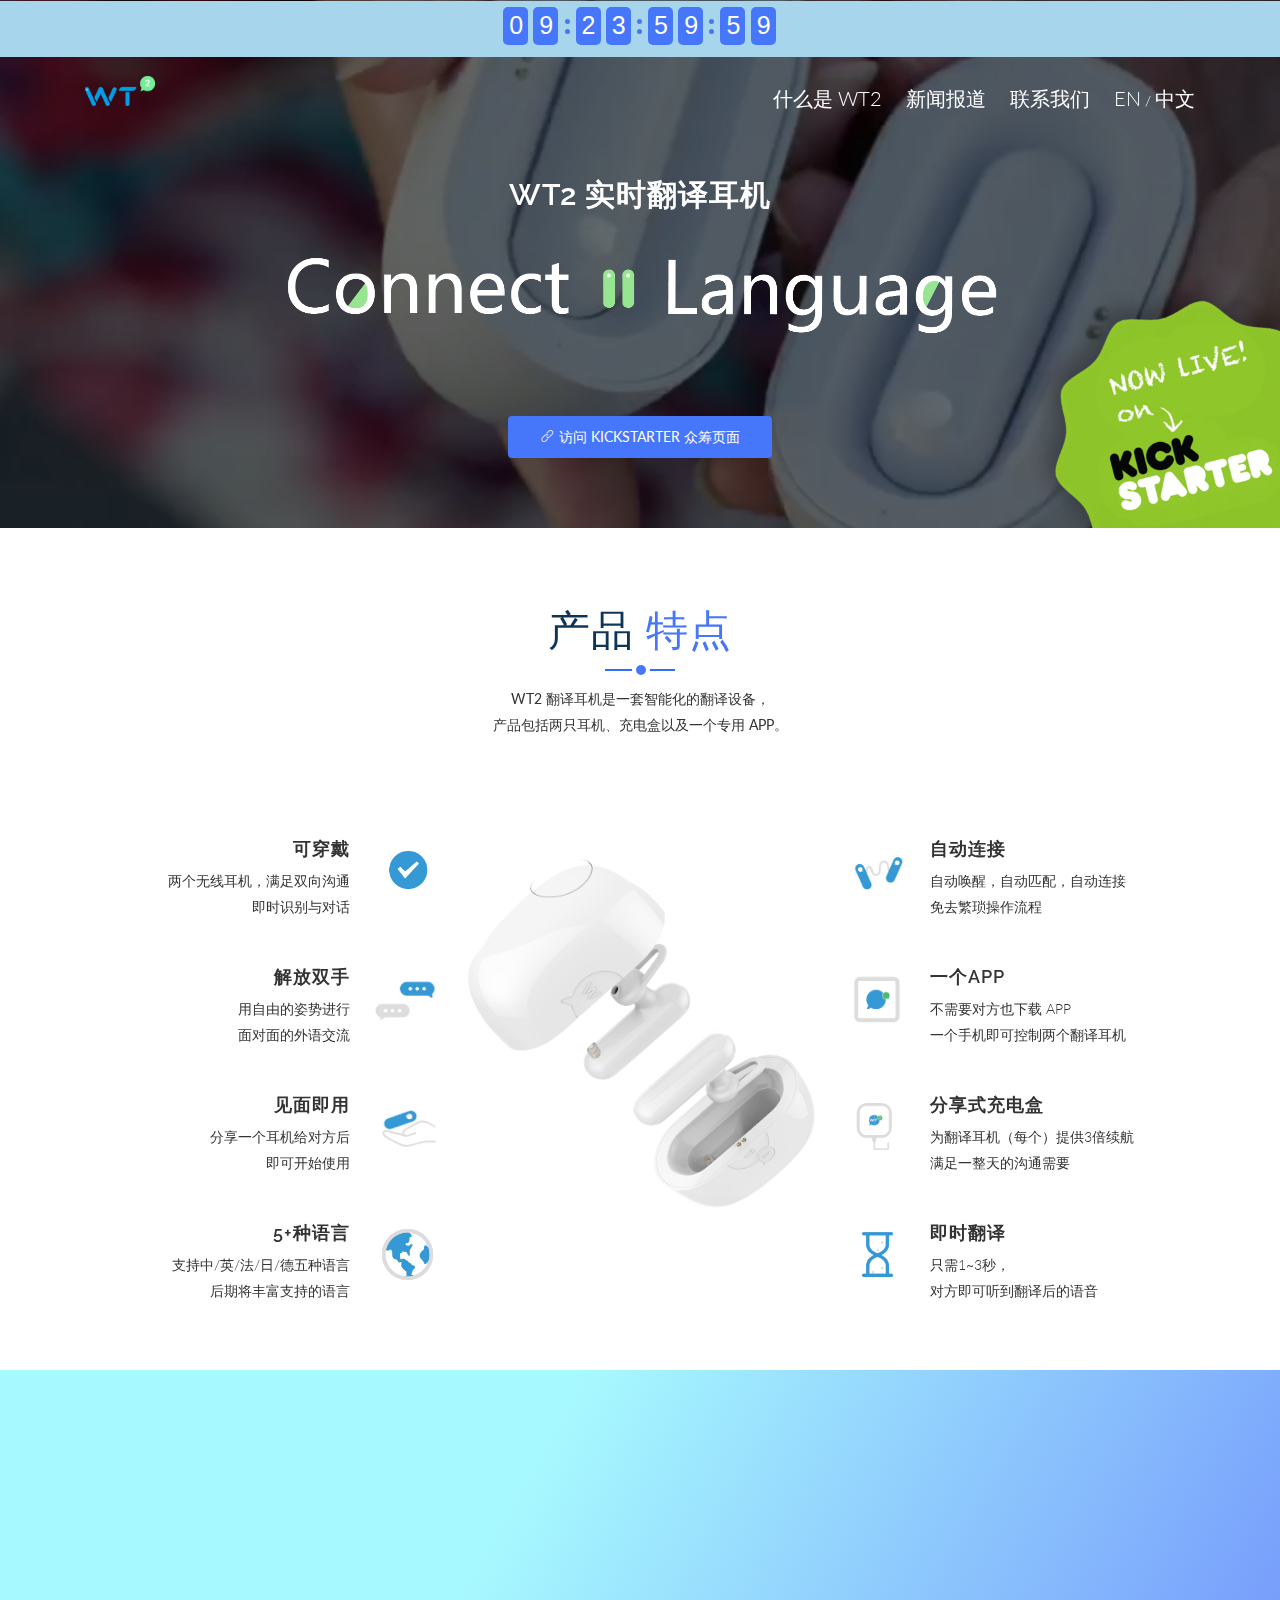
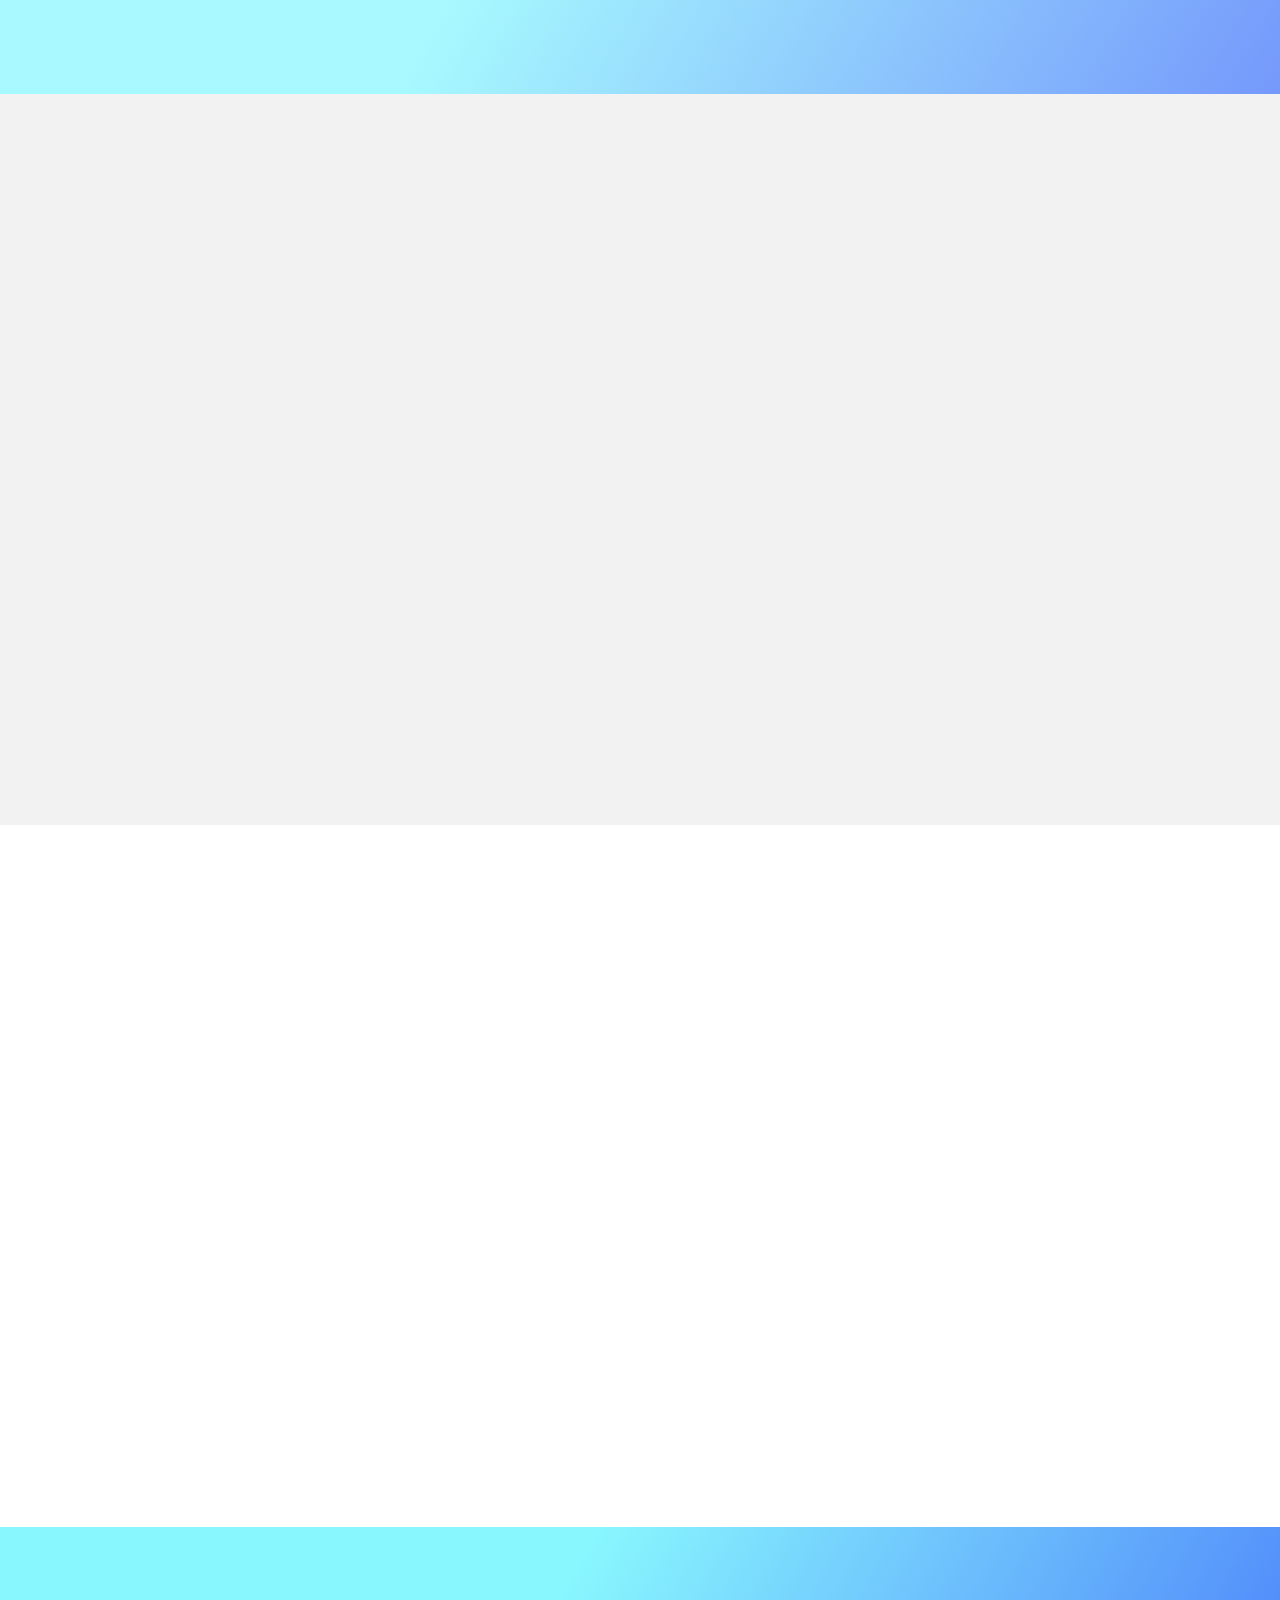
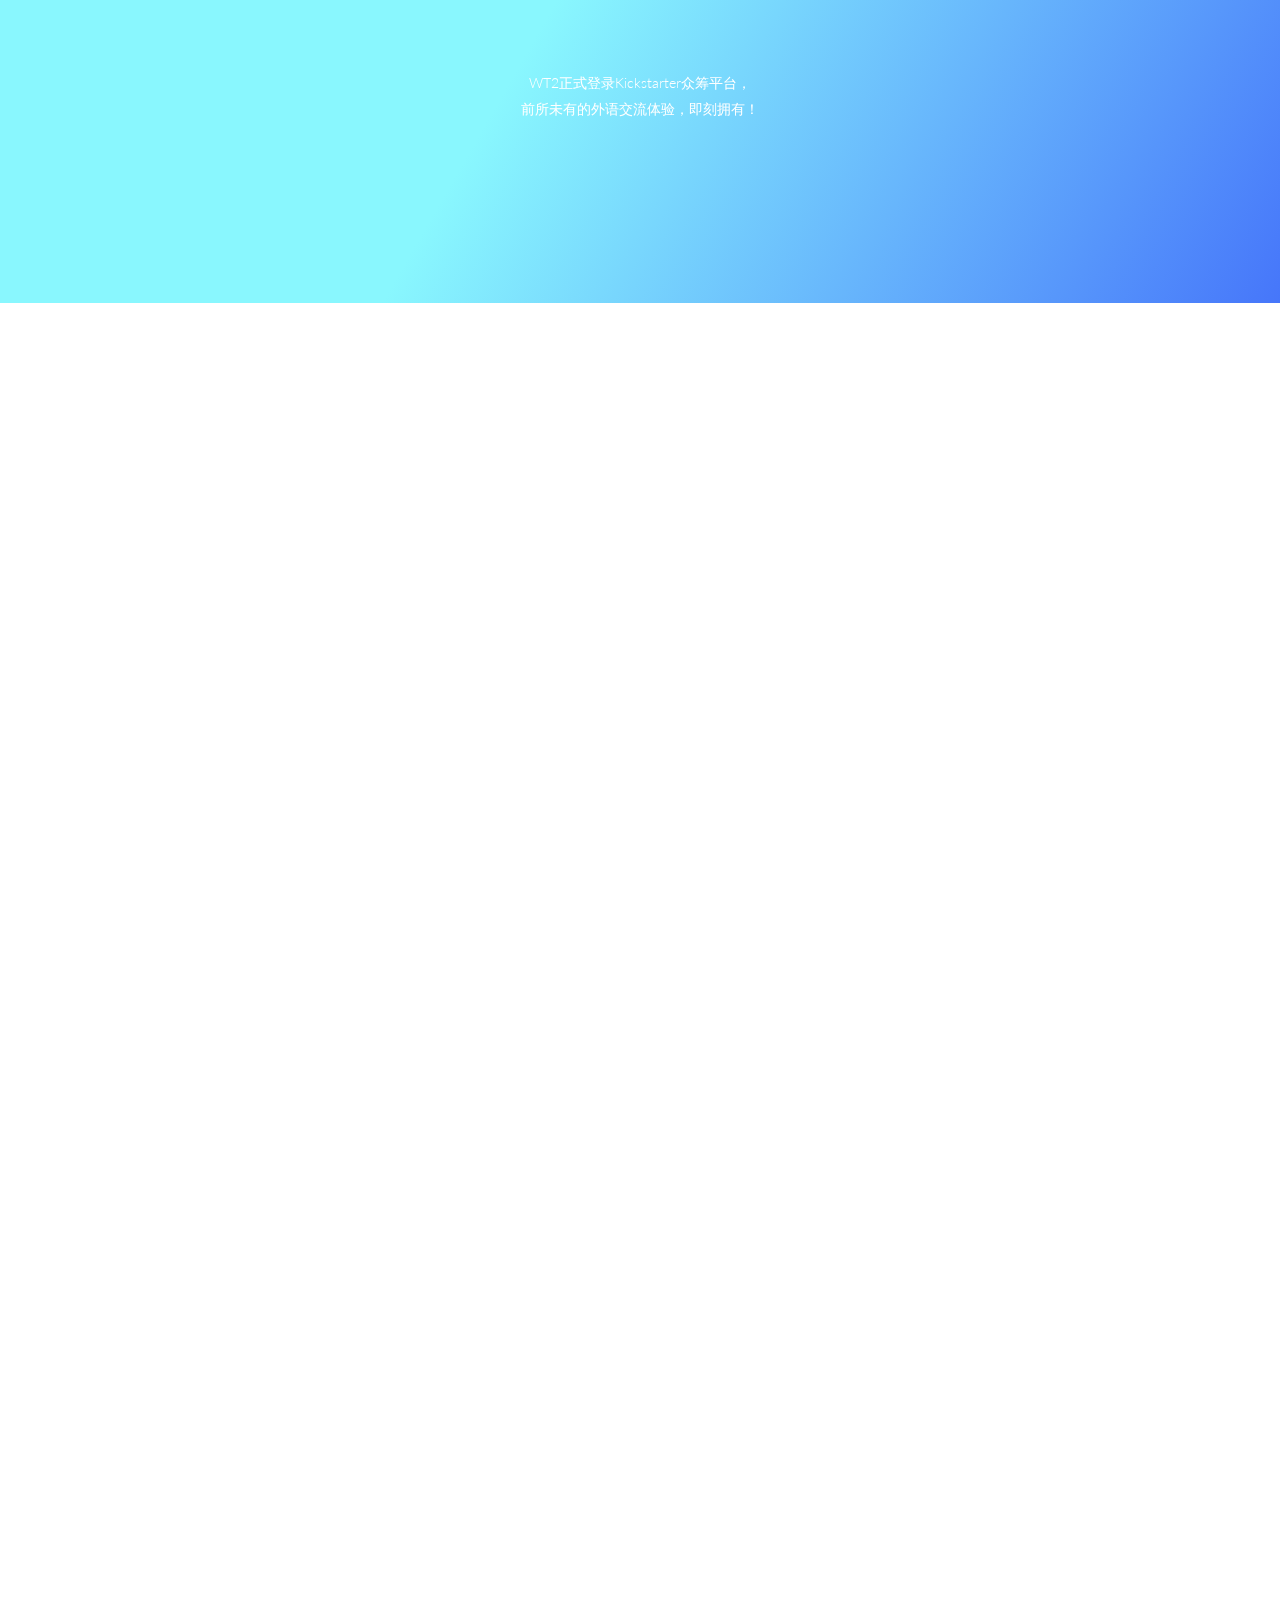
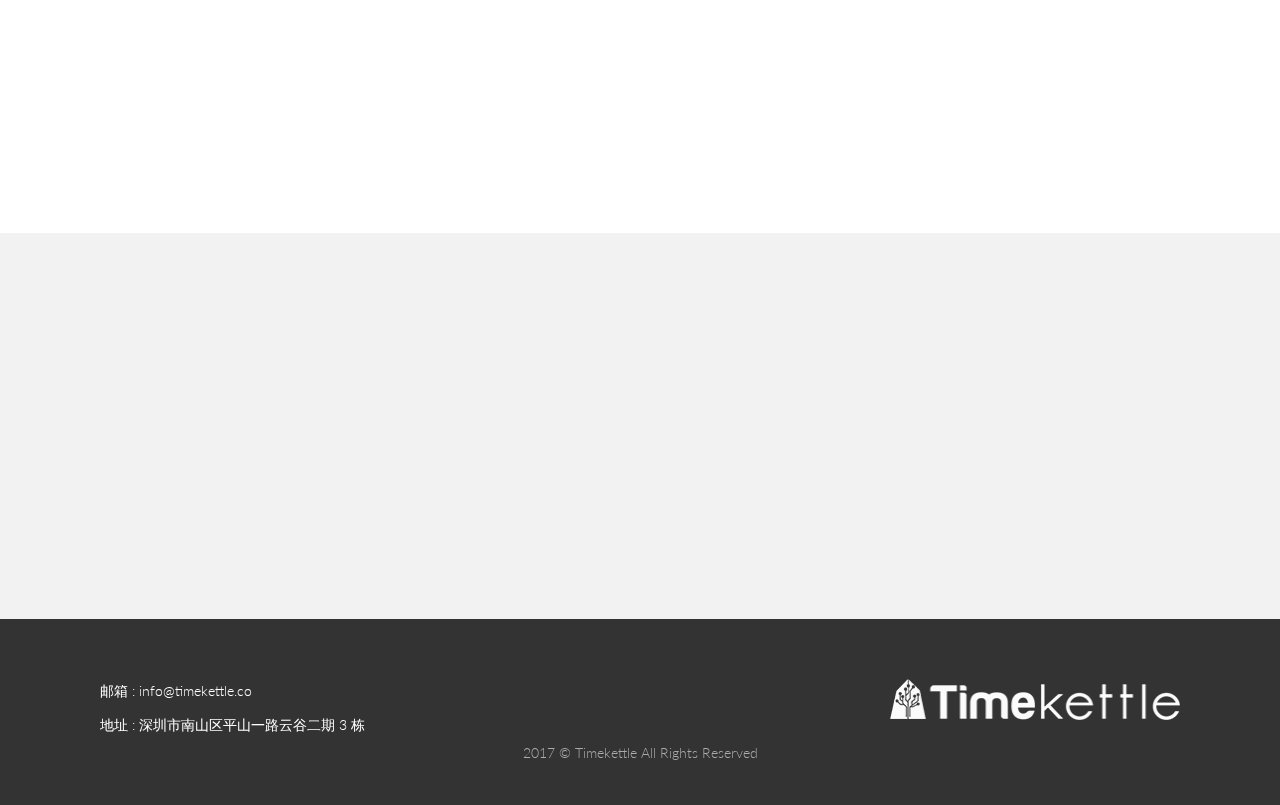
==== index-hans.html @ a1150554 "Initial commit" ====
<!DOCTYPE html>
<html lang="en">

<head>
  <!-- Required meta tags -->
  <meta charset="utf-8">
  <meta name="viewport" content="width=device-width, initial-scale=1, shrink-to-fit=no">
  <meta name="keywords" content="timekettle WT2 headset earphone tranlator English Chinese">
  <meta name="viewport" content="width=device-width, initial-scale=1, maximum-scale=1">
  <meta name="author" content="wt2">
  <link rel="icon" type="image/png" href="favicon-32x32.png" sizes="32x32">

  <title>WT2 实时翻译耳机 - Connect·Language</title>

  <!-- Bootstrap CSS -->
  <link rel="stylesheet" href="css/bootstrap.min.css">
  <link rel="stylesheet" href="css/font-awesome.min.css">
  <link rel="stylesheet" href="css/line-icons.css">
  <link rel="stylesheet" href="css/owl.carousel.css">
  <link rel="stylesheet" href="css/owl.theme.css">
  <link rel="stylesheet" href="css/nivo-lightbox.css">
  <link rel="stylesheet" href="css/magnific-popup.css">
  <link rel="stylesheet" href="css/animate.css">
  <link rel="stylesheet" href="css/menu_sideslide.css">
  <link rel="stylesheet" href="css/main.css">
  <link rel="stylesheet" href="css/responsive.css">

  <!-- Google Analytics -->
  <script>
    window.ga = window.ga || function () { (ga.q = ga.q || []).push(arguments) }; ga.l = +new Date;
    ga('create', 'UA-100353140-1', 'auto');
    ga('send', 'pageview');
  </script>
  <script async src='https://www.google-analytics.com/analytics.js'></script>

  <!-- Facebook Pixel Code -->

<script>
    !function (f, b, e, v, n, t, s) {
        if (f.fbq) return; n = f.fbq = function () {
            n.callMethod ?
            n.callMethod.apply(n, arguments) : n.queue.push(arguments)
        };
        if (!f._fbq) f._fbq = n; n.push = n; n.loaded = !0; n.version = '2.0';
        n.queue = []; t = b.createElement(e); t.async = !0;
        t.src = v; s = b.getElementsByTagName(e)[0];
        s.parentNode.insertBefore(t, s)
    }
    (window, document, 'script','https://connect.facebook.net/en_US/fbevents.js');
    fbq('init', '107641059964207');
    fbq('track', 'PageView');
</script>

<noscript>
    <img height="1" width="1" src="https://www.facebook.com/tr?id=107641059964207&ev=PageView&noscript=1" />
</noscript>
</head>

<body>
  <div class="menu-wrap">
    <nav class="menu navbar">
      <div class="icon-list navbar-collapse">
        <ul class="navbar-nav">
          <li class="nav-item">
            <a class="nav-link" href="#video-area">什么是 WT2</a>
          </li>
          <li class="nav-item">
            <a class="nav-link" href="#blog">新闻报道</a>
          </li>
          <li class="nav-item">
            <a class="nav-link" href="#contact">联系我们</a>
          </li>
          <li><a href="index.html">EN </a>
            <a href="index-hans.html"> 中文</a></li>
        </ul>
      </div>
    </nav>
    <button class="close-button" id="close-button"><i class="lnr lnr-cross"></i></button>
  </div>

  <!-- Header Section Start -->

  <header id="video-area" data-stellar-background-ratio="0.5">
    <div id="block" data-vide-bg="video/video"></div>
    <div class="fixed-top">
        <div id="countdown" class="countdownHolder" role="alert"></div>
      <div class="container">
        <div class="logo-menu">
          <a href="index.html" class="logo"><img src="img/logo.png" width="70" height="30" alt="WT2 Logo" /></a>

          <div class="navbar__menu u-link-animation">
            <ul>
              <li><a href="#video-area">什么是 WT2</a></li>
              <li><a href="#blog">新闻报道</a></li>
              <li><a href="#contact">联系我们</a></li>
              <li><a href="index.html">EN</a><span> / </span> <a href="index-hans.html"> 中文</a>
              </li>
            </ul>
          </div>

          <button class="menu-button" id="open-button"><i class="lnr lnr-menu"></i></button>
        </div>
      </div>
    </div>

    <div class="overlay overlay-2"></div>
    <div class="ks-coming-soon">
      <a href="https://www.kickstarter.com/projects/175841644/1980077146?ref=328091&token=89397eb2" target=_blank><img style="position: absolute; bottom: 0; right: 0; border: 0;" src="img/ks3.png" width="640" height="426" alt="Kickstarter is live"></a>
    </div>

    <div class="container">
      <div class="row justify-content-md-center">
        <div class="col-md-10">
          <div class="contents text-center">
            <h1 class="wow fadeInDown" data-wow-duration="1000ms" data-wow-delay="0.3s">WT2 实时翻译耳机</h1>
            <div class="slogan">
              <img src="img/sloganX3.png" alt="slogan" />
            </div>
            <!-- Subcribe Section Start -->
            <div id="subscribe" class="section-subscribe subscribe-1">
              <div class="row justify-content-md-center">
                <div class="col-md-8">
                  <form action="https://wt2.us16.list-manage.com/subscribe/post?u=2d640ee059275dc34e5aa3186&amp;id=5fe3a9924b" method="post"
                    id="mc-embedded-subscribe-form" name="mc-embedded-subscribe-form" class="validate text-center form-inline wow fadeInUp"
                    target="_blank" novalidate="novalidate" data-wow-delay="0.3s">
                    <input class="mb-20 form-control email" type="email" value="" name="EMAIL" placeholder="你的邮箱地址" required="" aria-required="true">
                    <div id="mce-responses">
                      <div class="response" id="mce-error-response" style="display:none"></div>
                      <div class="response" id="mce-success-response" style="display:none"></div>
                    </div>

                    <!-- real people should not fill this in and expect good things - do not remove this or risk form bot signups-->
                    <div style="position: absolute; left: -5000px;" aria-hidden="true"><input type="text" name="b_64d346b0cfa43fc7c88ae15ac_a244e314dc" tabindex="-1" value=""></div>
                    <div class="clear">
                      <button type="submit" value="Subscribe" name="subscribe" id="mc-embedded-subscribe" class="sub_btn">订阅</button>
                    </div>
                  </form>
                </div>
                <script type="text/javascript" src="https://s3.amazonaws.com/downloads.mailchimp.com/js/mc-validate.js"></script>
                <script type="text/javascript">
                  (function ($) { window.fnames = new Array(); window.ftypes = new Array(); fnames[0] = 'EMAIL'; ftypes[0] = 'email'; fnames[1] = 'FNAME'; ftypes[1] = 'text'; fnames[2] = 'LNAME'; ftypes[2] = 'text'; }(jQuery)); var $mcj = jQuery.noConflict(true);
                </script>
              </div>
            </div>
            <!-- Subcribe Section End -->
              <a href="https://www.kickstarter.com/projects/175841644/1980077146?ref=328091&token=89397eb2" target="_blank" class="ks-link btn btn-common wow fadeInUp" data-wow-duration="1000ms"
              data-wow-delay="400ms"><i class="lnr lnr-link"></i>访问 Kickstarter 众筹页面</a>
          </div>
        </div>
      </div>
    </div>
  </header>
  <!-- Header Section End -->

  <!-- Features Section Start -->
  <section id="features" class="section" data-stellar-background-ratio="0.2">
    <div class="container">
      <div class="section-header">
        <h2 class="section-title wow fadeIn" data-wow-duration="1000ms" data-wow-delay="0.3s">产品 <span>特点</span></h2>
        <hr class="lines wow zoomIn" data-wow-delay="0.3s">
        <p class="section-subtitle wow fadeIn" data-wow-duration="1000ms" data-wow-delay="0.3s">WT2 翻译耳机是一套智能化的翻译设备，<br>产品包括两只耳机、充电盒以及一个专用 APP。</p>
      </div>
      <div class="row">
        <div class="col-lg-4 col-md-4 col-sm-4 col-xs-12">
          <div class="content-left text-right wow fadeInLeft animated" data-wow-offset="10">
            <div class="box-item left">
              <span class="icon">
                <img calss=lnr src="img/features/3.png" width="65" height="65" alt="Wearable"/>
                </span>
              <div class="text">
                <h4>可穿戴</h4>
                <p>两个无线耳机，满足双向沟通<br>即时识别与对话</p>
              </div>
            </div>
            <div class="box-item left">
              <span class="icon">
               <img calss=lnr src="img/features/5.png" width="65" height="65" alt="Wearable"/>
              </span>
              <div class="text">
                <h4>解放双手</h4>
                <p>用自由的姿势进行<br>面对面的外语交流</p>
              </div>
            </div>
            <div class="box-item left">
              <span class="icon">
               <img calss=lnr src="img/features/6.png" width="65" height="65" alt="Wearable"/>
                </span>
              <div class="text">
                <h4>见面即用</h4>
                <p>分享一个耳机给对方后<br>即可开始使用</p>
              </div>
            </div>
            <div class="box-item left">
              <span class="icon">
               <img calss=lnr src="img/features/4.png" width="65" height="65" alt="Wearable"/>
                </span>
              <div class="text">
                <h4>5+种语言</h4>
                <p>支持中/英/法/日/德五种语言<br>后期将丰富支持的语言</p>
              </div>
            </div>
          </div>
        </div>
        <div class="col-lg-4 col-md-4 col-sm-4 col-xs-12">
          <div class="show-box wow fadeInDown animated" data-wow-offset="10">
            <img src="img/features/feature.png" alt="">
          </div>
        </div>
        <div class="col-lg-4 col-md-4 col-sm-4 col-xs-12">
          <div class="content-right text-left wow fadeInRight animated" data-wow-offset="10">
            <div class="box-item right">
              <span class="icon">
               <img calss=lnr src="img/features/7.png" width="65" height="65" alt="Wearable"/>
                </span>
              <div class="text">
                <h4>自动连接</h4>
                <p>自动唤醒，自动匹配，自动连接<br>免去繁琐操作流程</p>
              </div>
            </div>
            <div class="box-item right">
              <span class="icon">
               <img calss=lnr src="img/features/1.png" width="65" height="65" alt="Wearable"/>
                </span>
              <div class="text">
                <h4>一个APP</h4>
                <p>不需要对方也下载 APP<br>一个手机即可控制两个翻译耳机</p>
              </div>
            </div>
            <div class="box-item right">
              <span class="icon">
               <img calss=lnr src="img/features/8.png" width="65" height="65" alt="Wearable"/>
                </span>
              <div class="text">
                <h4>分享式充电盒</h4>
                <p>为翻译耳机（每个）提供3倍续航<br>满足一整天的沟通需要</p>
              </div>
            </div>
            <div class="box-item right">
              <span class="icon">
               <img calss=lnr src="img/features/2.png" width="65" height="65" alt="Wearable"/>
                </span>
              <div class="text">
                <h4>即时翻译</h4>
                <p>只需1~3秒，<br>对方即可听到翻译后的语音</p>
              </div>
            </div>
          </div>
        </div>
      </div>
    </div>
  </section>
  <!-- Features Section End -->

  <!-- Start Video promo Section -->
  <section class="video-promo section" data-stellar-background-ratio="0.5">
    <div class="overlay"></div>
    <div class="container">
      <div class="row">
        <div class="col-md-12 col-sm-12">
          <div class="video-promo-content text-center">
            <h2 class="wow zoomIn" data-wow-duration="1000ms" data-wow-delay="100ms">进入 WT2 视频主页，观看更多产品视频</h2>
            <p class="wow zoomIn" data-wow-duration="1000ms" data-wow-delay="100ms"></p>
            <a href="http://v.qq.com/vplus/46a2ebb3d1f460995ee8fc15be93232a" target="_blank" class="jumpto-video wow fadeInUp" data-wow-duration="1000ms"
              data-wow-delay="0.3s"><i class="lnr lnr-film-play"></i></a>
          </div>
        </div>
      </div>
    </div>
  </section>
  <!-- End Video Promo Section -->

  <!-- How-to use Section Start -->
  <section id="portfolios" class="section">
    <!-- Container Starts -->
    <div class="container">
      <div class="section-header">
        <h2 class="section-title wow fadeIn" data-wow-duration="1000ms" data-wow-delay="0.3s">自动唤醒，<span>见面即用</span></h2>
        <hr class="lines wow zoomIn" data-wow-delay="0.3s">
        <p class="section-subtitle wow fadeInDown" data-wow-duration="1000ms" data-wow-delay="0.3s">当你需要与对方进行外语交流时，只需要“掰开”充电盒，将一只耳机分享给对方，<br>将 WT2 与手机连接，即可开始对话！
        </p>
      </div>
      <div class="row">
        <div class="col-md-12">

          <!-- Portfolio Recent Projects -->
          <div id="portfolio" class="row wow fadeInUp" data-wow-delay="0.8s">
            <div class="col-sm-6 col-md-4 col-lg-4 col-xl-4">
              <div class="portfolio-item">
                <div class="shot-item">
                  <img src="img/howto/howto1.jpg" alt="how to use step 1" />
                </div>
                <h4>“掰开”充电盒</h4>
                <p>
                  <svg xmlns:dc="http://purl.org/dc/elements/1.1/" xmlns:cc="http://creativecommons.org/ns#" xmlns:rdf="http://www.w3.org/1999/02/22-rdf-syntax-ns#"
                    xmlns:svg="http://www.w3.org/2000/svg" xmlns="http://www.w3.org/2000/svg" xmlns:sodipodi="http://sodipodi.sourceforge.net/DTD/sodipodi-0.dtd"
                    xmlns:inkscape="http://www.inkscape.org/namespaces/inkscape" width="10.765083mm" height="10.765083mm" viewBox="0 0 254.28573 254.28573"
                    id="svg4686" version="1.1" inkscape:version="0.91 r13725" sodipodi:docname="howto1.svg">
                    <defs id="defs4688" />
                    <sodipodi:namedview id="base" pagecolor="#ffffff" bordercolor="#666666" borderopacity="1.0" inkscape:pageopacity="0.0" inkscape:pageshadow="2"
                      inkscape:zoom="0.35" inkscape:cx="130.7143" inkscape:cy="92.857133" inkscape:document-units="px" inkscape:current-layer="layer1"
                      showgrid="false" borderlayer="false" inkscape:showpageshadow="false" fit-margin-top="0" fit-margin-left="0"
                      fit-margin-right="0" fit-margin-bottom="0" inkscape:window-width="853" inkscape:window-height="742" inkscape:window-x="1420"
                      inkscape:window-y="374" inkscape:window-maximized="0" />
                    <metadata id="metadata4691">
                      <rdf:RDF>
                        <cc:Work rdf:about="">
                          <dc:format>image/svg+xml</dc:format>
                          <dc:type rdf:resource="http://purl.org/dc/dcmitype/StillImage" />
                          <dc:title></dc:title>
                        </cc:Work>
                      </rdf:RDF>
                    </metadata>
                    <g inkscape:label="Layer 1" inkscape:groupmode="layer" id="layer1" transform="translate(-244.2857,-370.93362)">
                      <circle style="fill:#599bfb;fill-opacity:1;stroke:none;stroke-opacity:0.71447269" id="path4512" cx="371.42856" cy="498.07648"
                        r="127.14286" />
                      <text xml:space="preserve" style="font-style:normal;font-weight:normal;font-size:40px;line-height:125%;font-family:sans-serif;letter-spacing:0px;word-spacing:0px;fill:#000000;fill-opacity:1;stroke:none;stroke-width:1px;stroke-linecap:butt;stroke-linejoin:miter;stroke-opacity:1"
                        x="320.8895" y="562.76398" id="text3401-4" sodipodi:linespacing="125%">
                        <tspan sodipodi:role="line" id="tspan3403-1" x="320.8895" y="562.76398" style="font-style:normal;font-variant:normal;font-weight:bold;font-stretch:normal;font-size:180px;font-family:Arial;-inkscape-font-specification:'Arial Bold';fill:#ffffff">1</tspan>
                      </text>
                    </g>
                  </svg>
                </p>
              </div>
            </div>
            <div class="col-sm-6 col-md-4 col-lg-4 col-xl-4">
              <div class="portfolio-item">
                <div class="shot-item">
                  <img src="img/howto/howto2.jpg" alt="how to use step 2" />
                </div>
                <h4>“分享”另一半</h4>
                <p>
                  <svg xmlns:dc="http://purl.org/dc/elements/1.1/" xmlns:cc="http://creativecommons.org/ns#" xmlns:rdf="http://www.w3.org/1999/02/22-rdf-syntax-ns#"
                    xmlns:svg="http://www.w3.org/2000/svg" xmlns="http://www.w3.org/2000/svg" xmlns:sodipodi="http://sodipodi.sourceforge.net/DTD/sodipodi-0.dtd"
                    xmlns:inkscape="http://www.inkscape.org/namespaces/inkscape" width="10.765083mm" height="10.765083mm" viewBox="0 0 254.28573 254.28573"
                    id="svg4727" version="1.1" inkscape:version="0.91 r13725" sodipodi:docname="howto2.svg">
                    <defs id="defs4729" />
                    <sodipodi:namedview id="base" pagecolor="#ffffff" bordercolor="#666666" borderopacity="1.0" inkscape:pageopacity="0.0" inkscape:pageshadow="2"
                      inkscape:zoom="0.35" inkscape:cx="299.28571" inkscape:cy="192.85713" inkscape:document-units="px" inkscape:current-layer="layer1"
                      showgrid="false" fit-margin-top="0" fit-margin-left="0" fit-margin-right="0" fit-margin-bottom="0" borderlayer="false"
                      inkscape:showpageshadow="false" inkscape:window-width="527" inkscape:window-height="417" inkscape:window-x="1528"
                      inkscape:window-y="327" inkscape:window-maximized="0" />
                    <metadata id="metadata4732">
                      <rdf:RDF>
                        <cc:Work rdf:about="">
                          <dc:format>image/svg+xml</dc:format>
                          <dc:type rdf:resource="http://purl.org/dc/dcmitype/StillImage" />
                          <dc:title></dc:title>
                        </cc:Work>
                      </rdf:RDF>
                    </metadata>
                    <g inkscape:label="Layer 1" inkscape:groupmode="layer" id="layer1" transform="translate(-75.714287,-470.93362)">
                      <circle style="fill:#599bfb;fill-opacity:1;stroke:none;stroke-opacity:0.71447269" id="path4512-7" cx="202.85715" cy="598.07648"
                        r="127.14286" />
                      <text xml:space="preserve" style="font-style:normal;font-weight:normal;font-size:40px;line-height:125%;font-family:sans-serif;letter-spacing:0px;word-spacing:0px;fill:#000000;fill-opacity:1;stroke:none;stroke-width:1px;stroke-linecap:butt;stroke-linejoin:miter;stroke-opacity:1"
                        x="152.31808" y="662.76398" id="text3401-4-9" sodipodi:linespacing="125%">
                        <tspan sodipodi:role="line" id="tspan3403-1-2" x="152.31808" y="662.76398" style="font-style:normal;font-variant:normal;font-weight:bold;font-stretch:normal;font-size:180px;font-family:Arial;-inkscape-font-specification:'Arial Bold';fill:#ffffff">2</tspan>
                      </text>
                    </g>
                  </svg>
                </p>
              </div>
            </div>
            <div class="col-sm-6 col-md-4 col-lg-4 col-xl-4">
              <div class="portfolio-item">
                <div class="shot-item">
                  <img src="img/howto/howto3.jpg" alt="how to use step 3" />
                </div>
                <h4>开始对话！</h4>
                <p>
                  <svg xmlns:dc="http://purl.org/dc/elements/1.1/" xmlns:cc="http://creativecommons.org/ns#" xmlns:rdf="http://www.w3.org/1999/02/22-rdf-syntax-ns#"
                    xmlns:svg="http://www.w3.org/2000/svg" xmlns="http://www.w3.org/2000/svg" xmlns:sodipodi="http://sodipodi.sourceforge.net/DTD/sodipodi-0.dtd"
                    xmlns:inkscape="http://www.inkscape.org/namespaces/inkscape" width="10.765083mm" height="10.765083mm" viewBox="0 0 254.28573 254.28573"
                    id="svg2" version="1.1" inkscape:version="0.91 r13725" sodipodi:docname="howto3.svg">
                    <defs id="defs4" />
                    <sodipodi:namedview id="base" pagecolor="#ffffff" bordercolor="#666666" borderopacity="1.0" inkscape:pageopacity="0.0" inkscape:pageshadow="2"
                      inkscape:zoom="0.35" inkscape:cx="-214.28579" inkscape:cy="158.57143" inkscape:document-units="px" inkscape:current-layer="layer1"
                      showgrid="false" fit-margin-top="0" fit-margin-left="0" fit-margin-right="0" fit-margin-bottom="0" inkscape:showpageshadow="false"
                      inkscape:window-width="1655" inkscape:window-height="1007" inkscape:window-x="756" inkscape:window-y="169"
                      inkscape:window-maximized="0" />
                    <metadata id="metadata7">
                      <rdf:RDF>
                        <cc:Work rdf:about="">
                          <dc:format>image/svg+xml</dc:format>
                          <dc:type rdf:resource="http://purl.org/dc/dcmitype/StillImage" />
                          <dc:title></dc:title>
                        </cc:Work>
                      </rdf:RDF>
                    </metadata>
                    <g inkscape:label="Layer 1" inkscape:groupmode="layer" id="layer1" transform="translate(-350.00002,-436.64791)">
                      <circle style="fill:#599bfb;fill-opacity:1;stroke:none;stroke-opacity:0.71447269" id="path4512-1" cx="477.14288" cy="563.79077"
                        r="127.14286" />
                      <text xml:space="preserve" style="font-style:normal;font-weight:normal;font-size:40px;line-height:125%;font-family:sans-serif;letter-spacing:0px;word-spacing:0px;fill:#000000;fill-opacity:1;stroke:none;stroke-width:1px;stroke-linecap:butt;stroke-linejoin:miter;stroke-opacity:1"
                        x="426.60382" y="628.47827" id="text3401-4-8" sodipodi:linespacing="125%">
                        <tspan sodipodi:role="line" id="tspan3403-1-4" x="426.60382" y="628.47827" style="font-style:normal;font-variant:normal;font-weight:bold;font-stretch:normal;font-size:180px;font-family:Arial;-inkscape-font-specification:'Arial Bold';fill:#ffffff">3</tspan>
                      </text>
                    </g>
                  </svg>
                </p>
              </div>
            </div>
          </div>
        </div>
      </div>
    </div>
    <!-- Container Ends -->
  </section>
  <!-- How-to use Section End -->

  <!-- Communication mode Section -->
  <div id="modes" class="section mode-section">
    <div class="container">
      <div class="section-header">
        <h2 class="section-title wow fadeIn" data-wow-duration="1000ms" data-wow-delay="0.3s">多种模式，<span>自由选择</span></h2>
        <hr class="lines wow zoomIn" data-wow-delay="0.3s">
        <p class="section-subtitle wow fadeIn" data-wow-duration="1000ms" data-wow-delay="0.3s">WT2 实时翻译耳机拥有3种外语交流模式，<br>满足不同用户的使用习惯以及在多样化场景中的需求。 </p>
      </div>

      <div class="row">
        <div class="col-md-12">

          <!-- Portfolio Recent Projects -->
          <div id="mode" class="row wow fadeInUp" data-wow-delay="0.8s">
            <div class="col-sm-6 col-md-4 col-lg-4 col-xl-4">
              <div class="mode-item">
                <div class="shot-item">
                  <img src="img/mode/ask.jpg" alt="" />
                </div>
                <h4>问路模式</h4>
                <p>单耳机＋手机形式，适用于低频的交流</p>
              </div>
            </div>
            <div class="col-sm-6 col-md-4 col-lg-4 col-xl-4">
              <div class="mode-item">
                <div class="shot-item">
                  <img src="img/mode/auto.jpg" alt="" />
                </div>
                <h4>自动模式</h4>
                <p>无需操作，和日常交流一样自然</p>
              </div>
            </div>
            <div class="col-sm-6 col-md-4 col-lg-4 col-xl-4">
              <div class="mode-item">
                <div class="shot-item">
                  <img src="img/mode/manual.jpg" alt="" />
                </div>
                <h4>手动模式</h4>
                <p>即使在嘈杂的环境下，交流也不受干扰</p>
              </div>
            </div>
          </div>
        </div>
      </div>
    </div>
  </div>
  <!-- End Communication mode Section -->

  <!-- Kickstarter Section Start -->
  <section id="kickstarter" class="section">
    <div class="container">
      <div class="section-header">
        <h2 class="section-title wow fadeInDown" data-wow-duration="1000ms" data-wow-delay="0.3s">现在开始！</h2>
        <p class="wow zoomIn" data-wow-duration="1000ms" data-wow-delay="100ms"><p>WT2正式登录Kickstarter众筹平台，<br>前所未有的外语交流体验，即刻拥有！</p>
      </div>
      <div class="row">
        <div class="col-md-12">
          <div class="kickstarter-area text-center wow fadeInUp" data-wow-delay="0.3s">
            <a href="https://www.kickstarter.com/projects/175841644/1980077146?ref=328091&token=89397eb2" target="_blank" class="btn btn-border"><i class="lnr lnr-link"></i>超级早鸟价$99</a>
          </div>
        </div>
      </div>
    </div>
  </section>
  <!-- Kickstarter Section End -->

  <!-- Blog Section -->
  <section id="blog" class="section">
    <!-- Container Starts -->
    <div class="container">
      <div class="section-header">
        <h2 class="section-title wow fadeIn" data-wow-duration="1000ms" data-wow-delay="0.3s">新闻<span>报道</span></h2>
        <hr class="lines wow zoomIn" data-wow-delay="0.3s">
      </div>
      <div class="row">
        <div class="col-lg-4 col-md-4 col-sm-6 col-xs-12 blog-item">
          <!-- Blog Item Starts -->
          <div class="blog-item-wrapper wow fadeInUp" data-wow-delay="0.3s">
            <div class="blog-item-img">
              <a href="https://techcrunch.com/2017/07/27/timekettles-wt2-real-time-translation-earpieces-enable-ordinary-conversation-across-language-barriers"
                target="_blank">
                  <img src="img/blog/img1.png" alt="">
                </a>
            </div>
            <div class="blog-item-text">
              <h3>
                <a href="https://techcrunch.com/2017/07/27/timekettles-wt2-real-time-translation-earpieces-enable-ordinary-conversation-across-language-barriers"
                  target="_blank">Timekettle’s WT2 real-time translation earpieces enable ordinary conversation across language barriers</a>
              </h3>
              <div class="meta-tags">
                <span class="date"><i class="lnr lnr-calendar-full"></i>Posted Jul 27, 2017 by Devin Coldewey</span>
              </div>
              <p>
                At TechCrunch’s event in Shenzhen last month, we had a chance to test out the WT2, a clever and ambitious device from startup
                TimeKettle. It’s a pair of wireless earpieces; each person in a multilingual conversation wears one, and
                they translate what’s said into the language spoken by each participant. Essentially it’s a Babel fish, though
                admittedly a rough draft of one...
              </p>
              <a href="https://techcrunch.com/2017/07/27/timekettles-wt2-real-time-translation-earpieces-enable-ordinary-conversation-across-language-barriers"
                target="_blank" class="btn btn-common btn-rm">点击阅读</a>
            </div>
          </div>
          <!-- Blog Item Wrapper Ends-->
        </div>

        <div class="col-lg-4 col-md-4 col-sm-6 col-xs-12 blog-item">
          <!-- Blog Item Starts -->
          <div class="blog-item-wrapper wow fadeInUp" data-wow-delay="0.6s">
            <div class="blog-item-img">
              <a href="http://www.dailymail.co.uk/sciencetech/article-4739124/Bluetooth-headset-translates-conversations-real-time.html"
                target="_blank">
                  <img src="img/blog/img2.png" alt="">
                </a>
            </div>
            <div class="blog-item-text">
              <h3>
                <a href="http://www.dailymail.co.uk/sciencetech/article-4739124/Bluetooth-headset-translates-conversations-real-time.html"
                  target="_blank">The ultimate holiday gadget: WT2 Bluetooth headset translates foreign languages in real-time</a>
              </h3>
              <div class="meta-tags">
                <span class="date"><i class="lnr lnr-calendar-full"></i>Posted 28 July 2017 by Tim Collins</span>
              </div>
              <p>
                The WT2 comprises a pair of headsets which connect to an iOS app Speech is sent through the headset to the smartphone which
                translates it After a short delay it is then spoken into an earpiece worn by a second person The firm hopes
                to reduce this from three seconds currently to as little as one ...
              </p>
              <a href="http://www.dailymail.co.uk/sciencetech/article-4739124/Bluetooth-headset-translates-conversations-real-time.html"
                target="_blank" class="btn btn-common btn-rm">点击阅读</a>
            </div>
          </div>
          <!-- Blog Item Wrapper Ends-->
        </div>

        <div class="col-lg-4 col-md-4 col-sm-6 col-xs-12 blog-item">
          <!-- Blog Item Starts -->
          <div class="blog-item-wrapper wow fadeInUp" data-wow-delay="0.9s">
            <div class="blog-item-img">
              <a href="http://www.lieyunwang.com/archives/309521" target="_blank">
                  <img src="img/blog/img3.png" alt="">
                </a>
            </div>
            <div class="blog-item-text">
              <h3>
                <a href="http://www.lieyunwang.com/archives/309521" target="_blank">一款可穿戴翻译机，WT2 即时翻译耳机欲打造语言交流无国界的“地球村”</a>
              </h3>
              <div class="meta-tags">
                <span class="date"><i class="lnr lnr-calendar-full"></i>Posted May 10, 2017 by Kelsen</span>
              </div>
              <p>
                随着计算机等信息技术的不断发展，机器翻译技术已有长足进步，从早期的词典匹配，到词典结合语言学专家知识的规则翻译，再到基于语料库的统计机器翻译，各种各样的翻译软件纷纷推出，为人们提供实时、便捷的翻译服务。在某些特殊用途上，机器翻译已经做得相当不错了...
              </p>
              <a href="http://www.lieyunwang.com/archives/309521" target="_blank" class="btn btn-common btn-rm">点击阅读</a>
            </div>
          </div>
          <!-- Blog Item Wrapper Ends-->
        </div>

        <div class="col-lg-4 col-md-4 col-sm-6 col-xs-12 blog-item">
          <!-- Blog Item Starts -->
          <div class="blog-item-wrapper wow fadeInUp" data-wow-delay="0.9s">
            <div class="blog-item-img">
              <a href="http://www.limitlessiq.com/news/post/view/id/1583/" target="_blank">
                  <img src="img/blog/img4.jpg" alt="">
                </a>
            </div>
            <div class="blog-item-text">
              <h3>
                <a href="http://www.limitlessiq.com/news/post/view/id/1583/" target="_blank">嫌 Google 翻譯太麻煩？戴上這款耳機　讓你遇到老外就能直接對話</a>
              </h3>
              <div class="meta-tags">
                <span class="date"><i class="lnr lnr-calendar-full"></i>Posted Aug 8, 2017 by 張岑宇</span>
              </div>
              <p>
                翻譯耳機 WT2 可與手機 App 搭配，連接後，老外說的話會先經由手機翻譯，再傳至耳機，由於翻譯速度相當快...
              </p>
              <a href="http://www.limitlessiq.com/news/post/view/id/1583/" target="_blank" class="btn btn-common btn-rm">点击阅读</a>
            </div>
          </div>
          <!-- Blog Item Wrapper Ends-->
        </div>
      </div>
    </div>
  </section>
  <!-- blog Section End -->

  <div id="contact" class="section">
    <div class="container">
      <div class="section-header">
        <h2 class="section-title wow fadeIn" data-wow-duration="1000ms" data-wow-delay="0.3s">联系我们</h2>
      </div>
      <div id="subscribe" class="section-subscribe">
        <div class="row justify-content-md-center">
          <div class="col-md-8">
            <form action="https://wt2.us16.list-manage.com/subscribe/post?u=2d640ee059275dc34e5aa3186&amp;id=5fe3a9924b" method="post"
              id="mc-embedded-subscribe-form" name="mc-embedded-subscribe-form" class="validate text-center form-inline wow fadeInUp"
              target="_blank" novalidate="novalidate" data-wow-delay="0.3s">
              <input class="mb-20 form-control email" type="email" value="" name="EMAIL" placeholder="你的邮箱地址" required="" aria-required="true">
              <div id="mce-responses">
                <div class="response" id="mce-error-response" style="display:none"></div>
                <div class="response" id="mce-success-response" style="display:none"></div>
              </div>

              <!-- real people should not fill this in and expect good things - do not remove this or risk form bot signups-->
              <div style="position: absolute; left: -5000px;" aria-hidden="true"><input type="text" name="b_64d346b0cfa43fc7c88ae15ac_a244e314dc" tabindex="-1" value=""></div>
              <div class="clear">
                <button type="submit" value="Subscribe" name="subscribe" id="mc-embedded-subscribe" class="sub_btn">订阅</button>
              </div>
            </form>
          </div>
          <!-- <script type="text/javascript" src="https://s3.amazonaws.com/downloads.mailchimp.com/js/mc-validate.js"></script> -->
          <script type="text/javascript">
                  (function ($) { window.fnames2 = new Array(); window.ftypes2 = new Array(); fnames2[0] = 'EMAIL'; ftypes2[0] = 'email'; fnames2[1] = 'FNAME'; ftypes2[1] = 'text'; fnames2[2] = 'LNAME'; ftypes2[2] = 'text'; }(jQuery)); var $mcj = jQuery.noConflict(true);
          </script>
        </div>
      </div>
      <div class="col-md-12">
        <div class="social-icons wow fadeInDown" data-wow-duration="1000ms" data-wow-delay="0.3s">
          <ul>
            <li class="facebook"><a href="https://www.facebook.com/WT2-Real-time-Translating-Earphones-1292712684115406/"><span class="social-media-name">Facebook </span><i class="fa fa-facebook-official"></i></a></li>
            <li class="twitter"><a href="https://twitter.com/WT2_Translator"><span class="social-media-name">Twitter </span><i class="fa fa-twitter-square"></i></a></li>
            <li class="youtube"><a href="https://www.youtube.com/channel/UCem7o4CUqOnV2myoSVNUhPw"><span class="social-media-name">Youtube </span><i class="fa fa-youtube-square"></i></a></li>
          </ul>
        </div>
      </div>
    </div>
  </div>

  <!-- Footer Section Start -->
  <footer>
    <div class="container">
      <div class="row">
        <div class="col-md-12">

          <div class="col-sm-6 col-md-4 col-lg-4 col-xl-4 logo pull-right">
            <img src="img/logo-company.png" alt="TimeKettle">
          </div>

          <div class="col-md-6 col-sm-6 col-md-4 contact-info">
            <p><b>邮箱</b> : info@timekettle.co</p>
            <p><b>地址</b> : 深圳市南山区平山一路云谷二期 3 栋</p>
          </div>
        </div>

        <div class="col-md-12 col-sm-12 site-info">
          <p>2017 © Timekettle All Rights Reserved</p>
        </div>
      </div>
    </div>
  </footer>
  <!-- Footer Section End -->

  <!-- Go To Top Link -->
  <div class="side-action-bar">
    <ul>
      <li><a href="http://www.facebook.com/sharer.php?u=www.wt2.co&t=123213123" target="_blank"><i class="facebook-share fa fa-facebook-official"></i></a></li>
      <li><a href="http://twitter.com/share?via=WT2_Translator&url=http://www.wt2.co&text=WT2%20Real-time%20Translating%20Earphone,For%20Natural%20Bilingual%20Conversations&hashtags=" target="_blank"><i class="fa fa-twitter-square"></i></a></li>
      <li><a href="https://www.youtube.com/channel/UCem7o4CUqOnV2myoSVNUhPw" target="_blank"><i class="fa fa-youtube-square"></i></a></li>
      <li><a href="#"><i class="back-to-top lnr lnr-arrow-up"></i></a></li>
    </ul>
  </div>

  <div id="loader">
    <div class="spinner">
      <div class="double-bounce1"></div>
      <div class="double-bounce2"></div>
    </div>
  </div>

  <!-- jQuery first, then Tether, then Bootstrap JS. -->
  <script src="js/jquery-min.js"></script>
  <script src="js/tether.min.js"></script>
  <script src="js/bootstrap.min.js"></script>
  <script src="js/classie.js"></script>
  <script src="js/mixitup.min.js"></script>
  <script src="js/nivo-lightbox.js"></script>
  <script src="js/owl.carousel.min.js"></script>
  <script src="js/jquery.stellar.min.js"></script>
  <script src="js/jquery.nav.js"></script>
  <script src="js/smooth-scroll.js"></script>
  <script src="js/smooth-on-scroll.js"></script>
  <script src="js/wow.js"></script>
  <script src="js/menu.js"></script>
  <script src="js/jquery.vide.js"></script>
  <script src="js/jquery.counterup.min.js"></script>
  <script src="js/jquery.magnific-popup.min.js"></script>
  <script src="js/waypoints.min.js"></script>
  <script src="js/form-validator.min.js"></script>
  <script src="js/contact-form-script.js"></script>
  <script src="js/jquery.countdown.js"></script>
  <script src="js/main.js"></script>

</body>

</html>
---- css/line-icons.css ----
@font-face {
	font-family: 'Linearicons-Free';
	src:url('../fonts/Linearicons-Free.eot?w118d');
	src:url('../fonts/Linearicons-Free.eot?#iefixw118d') format('embedded-opentype'),
		url('../fonts/Linearicons-Free.woff2?w118d') format('woff2'),
		url('../fonts/Linearicons-Free.woff?w118d') format('woff'),
		url('../fonts/Linearicons-Free.ttf?w118d') format('truetype'),
		url('../fonts/Linearicons-Free.svg?w118d#Linearicons-Free') format('svg');
	font-weight: normal;
	font-style: normal;
}

.lnr {
	font-family: 'Linearicons-Free';
	speak: none;
	font-style: normal;
	font-weight: normal;
	font-variant: normal;
	text-transform: none;
	line-height: 1;

	/* Better Font Rendering =========== */
	-webkit-font-smoothing: antialiased;
	-moz-osx-font-smoothing: grayscale;
}

.lnr-home:before {
	content: "\e800";
}
.lnr-apartment:before {
	content: "\e801";
}
.lnr-pencil:before {
	content: "\e802";
}
.lnr-magic-wand:before {
	content: "\e803";
}
.lnr-drop:before {
	content: "\e804";
}
.lnr-lighter:before {
	content: "\e805";
}
.lnr-poop:before {
	content: "\e806";
}
.lnr-sun:before {
	content: "\e807";
}
.lnr-moon:before {
	content: "\e808";
}
.lnr-cloud:before {
	content: "\e809";
}
.lnr-cloud-upload:before {
	content: "\e80a";
}
.lnr-cloud-download:before {
	content: "\e80b";
}
.lnr-cloud-sync:before {
	content: "\e80c";
}
.lnr-cloud-check:before {
	content: "\e80d";
}
.lnr-database:before {
	content: "\e80e";
}
.lnr-lock:before {
	content: "\e80f";
}
.lnr-cog:before {
	content: "\e810";
}
.lnr-trash:before {
	content: "\e811";
}
.lnr-dice:before {
	content: "\e812";
}
.lnr-heart:before {
	content: "\e813";
}
.lnr-star:before {
	content: "\e814";
}
.lnr-star-half:before {
	content: "\e815";
}
.lnr-star-empty:before {
	content: "\e816";
}
.lnr-flag:before {
	content: "\e817";
}
.lnr-envelope:before {
	content: "\e818";
}
.lnr-paperclip:before {
	content: "\e819";
}
.lnr-inbox:before {
	content: "\e81a";
}
.lnr-eye:before {
	content: "\e81b";
}
.lnr-printer:before {
	content: "\e81c";
}
.lnr-file-empty:before {
	content: "\e81d";
}
.lnr-file-add:before {
	content: "\e81e";
}
.lnr-enter:before {
	content: "\e81f";
}
.lnr-exit:before {
	content: "\e820";
}
.lnr-graduation-hat:before {
	content: "\e821";
}
.lnr-license:before {
	content: "\e822";
}
.lnr-music-note:before {
	content: "\e823";
}
.lnr-film-play:before {
	content: "\e824";
}
.lnr-camera-video:before {
	content: "\e825";
}
.lnr-camera:before {
	content: "\e826";
}
.lnr-picture:before {
	content: "\e827";
}
.lnr-book:before {
	content: "\e828";
}
.lnr-bookmark:before {
	content: "\e829";
}
.lnr-user:before {
	content: "\e82a";
}
.lnr-users:before {
	content: "\e82b";
}
.lnr-shirt:before {
	content: "\e82c";
}
.lnr-store:before {
	content: "\e82d";
}
.lnr-cart:before {
	content: "\e82e";
}
.lnr-tag:before {
	content: "\e82f";
}
.lnr-phone-handset:before {
	content: "\e830";
}
.lnr-phone:before {
	content: "\e831";
}
.lnr-pushpin:before {
	content: "\e832";
}
.lnr-map-marker:before {
	content: "\e833";
}
.lnr-map:before {
	content: "\e834";
}
.lnr-location:before {
	content: "\e835";
}
.lnr-calendar-full:before {
	content: "\e836";
}
.lnr-keyboard:before {
	content: "\e837";
}
.lnr-spell-check:before {
	content: "\e838";
}
.lnr-screen:before {
	content: "\e839";
}
.lnr-smartphone:before {
	content: "\e83a";
}
.lnr-tablet:before {
	content: "\e83b";
}
.lnr-laptop:before {
	content: "\e83c";
}
.lnr-laptop-phone:before {
	content: "\e83d";
}
.lnr-power-switch:before {
	content: "\e83e";
}
.lnr-bubble:before {
	content: "\e83f";
}
.lnr-heart-pulse:before {
	content: "\e840";
}
.lnr-construction:before {
	content: "\e841";
}
.lnr-pie-chart:before {
	content: "\e842";
}
.lnr-chart-bars:before {
	content: "\e843";
}
.lnr-gift:before {
	content: "\e844";
}
.lnr-diamond:before {
	content: "\e845";
}
.lnr-linearicons:before {
	content: "\e846";
}
.lnr-dinner:before {
	content: "\e847";
}
.lnr-coffee-cup:before {
	content: "\e848";
}
.lnr-leaf:before {
	content: "\e849";
}
.lnr-paw:before {
	content: "\e84a";
}
.lnr-rocket:before {
	content: "\e84b";
}
.lnr-briefcase:before {
	content: "\e84c";
}
.lnr-bus:before {
	content: "\e84d";
}
.lnr-car:before {
	content: "\e84e";
}
.lnr-train:before {
	content: "\e84f";
}
.lnr-bicycle:before {
	content: "\e850";
}
.lnr-wheelchair:before {
	content: "\e851";
}
.lnr-select:before {
	content: "\e852";
}
.lnr-earth:before {
	content: "\e853";
}
.lnr-smile:before {
	content: "\e854";
}
.lnr-sad:before {
	content: "\e855";
}
.lnr-neutral:before {
	content: "\e856";
}
.lnr-mustache:before {
	content: "\e857";
}
.lnr-alarm:before {
	content: "\e858";
}
.lnr-bullhorn:before {
	content: "\e859";
}
.lnr-volume-high:before {
	content: "\e85a";
}
.lnr-volume-medium:before {
	content: "\e85b";
}
.lnr-volume-low:before {
	content: "\e85c";
}
.lnr-volume:before {
	content: "\e85d";
}
.lnr-mic:before {
	content: "\e85e";
}
.lnr-hourglass:before {
	content: "\e85f";
}
.lnr-undo:before {
	content: "\e860";
}
.lnr-redo:before {
	content: "\e861";
}
.lnr-sync:before {
	content: "\e862";
}
.lnr-history:before {
	content: "\e863";
}
.lnr-clock:before {
	content: "\e864";
}
.lnr-download:before {
	content: "\e865";
}
.lnr-upload:before {
	content: "\e866";
}
.lnr-enter-down:before {
	content: "\e867";
}
.lnr-exit-up:before {
	content: "\e868";
}
.lnr-bug:before {
	content: "\e869";
}
.lnr-code:before {
	content: "\e86a";
}
.lnr-link:before {
	content: "\e86b";
}
.lnr-unlink:before {
	content: "\e86c";
}
.lnr-thumbs-up:before {
	content: "\e86d";
}
.lnr-thumbs-down:before {
	content: "\e86e";
}
.lnr-magnifier:before {
	content: "\e86f";
}
.lnr-cross:before {
	content: "\e870";
}
.lnr-menu:before {
	content: "\e871";
}
.lnr-list:before {
	content: "\e872";
}
.lnr-chevron-up:before {
	content: "\e873";
}
.lnr-chevron-down:before {
	content: "\e874";
}
.lnr-chevron-left:before {
	content: "\e875";
}
.lnr-chevron-right:before {
	content: "\e876";
}
.lnr-arrow-up:before {
	content: "\e877";
}
.lnr-arrow-down:before {
	content: "\e878";
}
.lnr-arrow-left:before {
	content: "\e879";
}
.lnr-arrow-right:before {
	content: "\e87a";
}
.lnr-move:before {
	content: "\e87b";
}
.lnr-warning:before {
	content: "\e87c";
}
.lnr-question-circle:before {
	content: "\e87d";
}
.lnr-menu-circle:before {
	content: "\e87e";
}
.lnr-checkmark-circle:before {
	content: "\e87f";
}
.lnr-cross-circle:before {
	content: "\e880";
}
.lnr-plus-circle:before {
	content: "\e881";
}
.lnr-circle-minus:before {
	content: "\e882";
}
.lnr-arrow-up-circle:before {
	content: "\e883";
}
.lnr-arrow-down-circle:before {
	content: "\e884";
}
.lnr-arrow-left-circle:before {
	content: "\e885";
}
.lnr-arrow-right-circle:before {
	content: "\e886";
}
.lnr-chevron-up-circle:before {
	content: "\e887";
}
.lnr-chevron-down-circle:before {
	content: "\e888";
}
.lnr-chevron-left-circle:before {
	content: "\e889";
}
.lnr-chevron-right-circle:before {
	content: "\e88a";
}
.lnr-crop:before {
	content: "\e88b";
}
.lnr-frame-expand:before {
	content: "\e88c";
}
.lnr-frame-contract:before {
	content: "\e88d";
}
.lnr-layers:before {
	content: "\e88e";
}
.lnr-funnel:before {
	content: "\e88f";
}
.lnr-text-format:before {
	content: "\e890";
}
.lnr-text-format-remove:before {
	content: "\e891";
}
.lnr-text-size:before {
	content: "\e892";
}
.lnr-bold:before {
	content: "\e893";
}
.lnr-italic:before {
	content: "\e894";
}
.lnr-underline:before {
	content: "\e895";
}
.lnr-strikethrough:before {
	content: "\e896";
}
.lnr-highlight:before {
	content: "\e897";
}
.lnr-text-align-left:before {
	content: "\e898";
}
.lnr-text-align-center:before {
	content: "\e899";
}
.lnr-text-align-right:before {
	content: "\e89a";
}
.lnr-text-align-justify:before {
	content: "\e89b";
}
.lnr-line-spacing:before {
	content: "\e89c";
}
.lnr-indent-increase:before {
	content: "\e89d";
}
.lnr-indent-decrease:before {
	content: "\e89e";
}
.lnr-pilcrow:before {
	content: "\e89f";
}
.lnr-direction-ltr:before {
	content: "\e8a0";
}
.lnr-direction-rtl:before {
	content: "\e8a1";
}
.lnr-page-break:before {
	content: "\e8a2";
}
.lnr-sort-alpha-asc:before {
	content: "\e8a3";
}
.lnr-sort-amount-asc:before {
	content: "\e8a4";
}
.lnr-hand:before {
	content: "\e8a5";
}
.lnr-pointer-up:before {
	content: "\e8a6";
}
.lnr-pointer-right:before {
	content: "\e8a7";
}
.lnr-pointer-down:before {
	content: "\e8a8";
}
.lnr-pointer-left:before {
	content: "\e8a9";
}
---- css/menu_sideslide.css ----
.menu-wrap a {
	color: #b8b7ad;
}

.menu-wrap a:hover,
.menu-wrap a:focus{
	color: #4676fa;
}
.menu-wrap .navbar-nav li .active,
.menu-wrap .navbar-nav li .active:before{
	color: #4676fa; 
	-webkit-transform: scale(1);
	transform: scale(1);
}
.content-wrap {
	overflow-y: scroll;
	-webkit-overflow-scrolling: touch;
}

.content {
	position: relative;
	background: #b4bad2;
}

.content::before {
	position: absolute;
	top: 0;
	left: 0;
	z-index: 10;
	width: 100%;
	height: 100%;
	background: rgba(0,0,0,0.3);
	content: '';
	opacity: 0;
	-webkit-transform: translate3d(100%,0,0);
	transform: translate3d(100%,0,0);
	-webkit-transition: opacity 0.4s, -webkit-transform 0s 0.4s;
	transition: opacity 0.4s, transform 0s 0.4s;
	-webkit-transition-timing-function: cubic-bezier(0.7,0,0.3,1);
	transition-timing-function: cubic-bezier(0.7,0,0.3,1);
}

/* Menu Button */
/* @media all and (min-width: 500px) { */
.menu-button {
	position: absolute;
	z-index: 1000;
	width: 60px;
	height: 52px;
	border: none;
	font-size: 30px;
	color: #fff;
	background: transparent;
	top: 15px;
	right: 0;
	line-height: 42px;
	text-align: center;
}

/* Close Button */
.close-button {
	width: 45px;
	height: 45px;
	position: absolute;
	left: -45px;
	top: 4px;
	overflow: hidden;
	font-size: 25px;
	border: none;
	background: #fff;
	color: #000;
	line-height: 48px;
	box-shadow: -1px 2px 3px 0px rgba(0, 0, 0, 0.16), 0 0px 0px 0px rgba(0, 0, 0, 0.12);
}
/* } */

.logo-menu{
	padding: 15px 0;
}
.menu-bg .logo-menu{
	padding: 6px 0;
}
.menu-bg .menu-button{
	top: 5px;
	color: #333;
}

/* Menu */
.menu-wrap {
	position: fixed;
	z-index: 9999;
	width: 260px;
	right: 0;
	height: 100%;
	background: #fff;
	padding: 2.5em 1.5em 0;
	font-size: 1.15em;
	-webkit-transform: translate3d(320px,0,0);
	transform: translate3d(320px,0,0);
	-webkit-transition: -webkit-transform 0.4s;
	transition: transform 0.4s;
	-webkit-transition-timing-function: cubic-bezier(0.7,0,0.3,1);
	transition-timing-function: cubic-bezier(0.7,0,0.3,1);
	box-shadow: 0 2px 5px 0 rgba(0, 0, 0, 0.16), 0 2px 10px 0 rgba(0, 0, 0, 0.12);
}

.menu, 
.icon-list {
	height: 100%;
}

.icon-list {
	-webkit-transform: translate3d(0,100%,0);
	transform: translate3d(0,100%,0);
}

.icon-list a {
	color: #0d3559;
	display: block;
	padding: 0.8em;
	-webkit-transform: translate3d(0,500px,0);
	transform: translate3d(0,500px,0);
	position: relative;
}
.icon-list a:before{
	background: #4676fa;
	content: "";
	display: block;
  margin: 0 auto;
  width: auto;
	/* height: 1px;
	left: 0;
	position: absolute;
	top: 10px; */
	-webkit-transform: scale(0);
	transform: scale(0);
	-webkit-transition: all 0.3s ease 0s;
	transition: all 0.3s ease 0s;
	width: 20px; 
}
.menu-wrap a:hover:before{
	-webkit-transform: scale(1);
	transform: scale(1);
}
.icon-list,
.icon-list a {	
	-webkit-transition: -webkit-transform 0s 0.4s;
	transition: transform 0s 0.4s;
	-webkit-transition-timing-function: cubic-bezier(0.7,0,0.3,1);
	transition-timing-function: cubic-bezier(0.7,0,0.3,1);
}

.icon-list a:nth-child(2) {
	-webkit-transform: translate3d(0,1000px,0);
	transform: translate3d(0,1000px,0);
}

.icon-list a:nth-child(3) {
	-webkit-transform: translate3d(0,1500px,0);
	transform: translate3d(0,1500px,0);
}

.icon-list a:nth-child(4) {
	-webkit-transform: translate3d(0,2000px,0);
	transform: translate3d(0,2000px,0);
}

.icon-list a:nth-child(5) {
	-webkit-transform: translate3d(0,2500px,0);
	transform: translate3d(0,2500px,0);
}

.icon-list a:nth-child(6) {
	-webkit-transform: translate3d(0,3000px,0);
	transform: translate3d(0,3000px,0);
}

.icon-list a span {
	margin-left: 10px;
	font-weight: 700;
}

/* Shown menu */
.show-menu .menu-wrap {
	-webkit-transform: translate3d(0,0,0);
	transform: translate3d(0,0,0);
	-webkit-transition: -webkit-transform 0.8s;
	transition: transform 0.8s;
	-webkit-transition-timing-function: cubic-bezier(0.7,0,0.3,1);
	transition-timing-function: cubic-bezier(0.7,0,0.3,1);
}

.show-menu .icon-list,
.show-menu .icon-list a {
	-webkit-transform: translate3d(0,0,0);
	transform: translate3d(0,0,0);
	-webkit-transition: -webkit-transform 0.8s;
	transition: transform 0.8s;
	-webkit-transition-timing-function: cubic-bezier(0.7,0,0.3,1);
	transition-timing-function: cubic-bezier(0.7,0,0.3,1);
}

.show-menu .icon-list a {
	-webkit-transition-duration: 0.9s;
	transition-duration: 0.9s;
}

.show-menu .content::before {
	opacity: 1;
	-webkit-transition: opacity 0.8s;
	transition: opacity 0.8s;
	-webkit-transition-timing-function: cubic-bezier(0.7,0,0.3,1);
	transition-timing-function: cubic-bezier(0.7,0,0.3,1);
	-webkit-transform: translate3d(0,0,0);
	transform: translate3d(0,0,0);
}
---- css/main.css ----
@import url('https://fonts.googleapis.com/css?family=Lato:300');
@import url('https://fonts.googleapis.com/css?family=Raleway:100,600');
body {
  font-family: 'Lato', sans-serif;
  color: #333;
  font-size: 14px;
  font-weight: 300;
  background: #fff;
  overflow-x: hidden;
}
p {
  font-size: 14px;
  line-height: 26px;
}
a:hover,
a:focus {
  color: #4676fa;
}
a {
  -webkit-transition: all 0.2s linear;
  -moz-transition: all 0.2s linear;
  -o-transition: all 0.2s linear;
  transition: all 0.2s linear;
}
.btn {
  font-size: 14px;
  padding: 10px 30px;
  border-radius: 0px;
  font-weight: 400;
  color: #fff;
  text-transform: uppercase;
  -webkit-transition: all 0.2s linear;
  -moz-transition: all 0.2s linear;
  -o-transition: all 0.2s linear;
  transition: all 0.2s linear;
  display: inline-block;
  font-family: 'Lato', sans-serif;
}
.btn:focus {
  box-shadow: none;
  outline: none;
}
.btn-common {
  border: 2px solid #4676fa;
  background-color: #4676fa;
  position: relative;
  z-index: 1;
  border-radius: 4px;
}
.btn-common:hover {
  color: #4676fa;
  background-color: transparent;
  border: 2px solid #4676fa;
  transition: all 0.5s ease-in-out;
  -moz-transition: all 0.5s ease-in-out;
  -webkit-transition: all 0.5s ease-in-out;
}
.btn-border {
  color: #fff;
  background-color: transparent;
  border: 2px solid #fff;
  border-radius: 4px;
}
.btn-border:hover {
  border: 2px solid #fff;
  color: #fff;
  background-color: #4676fa;
}
.btn-lg {
  padding: 14px 33px;
  text-transform: uppercase;
  font-size: 16px;
}
.btn-rm {
  padding: 7px 10px;
  text-transform: capitalize;
}
.clear {
  clear: both;
}
h1,
h2,
h3,
h4,
h5 {
  font-family: 'Raleway', sans-serif; 
  font-size: 40px;
  font-weight: 100;
  letter-spacing: 1px;
}
ul {
  margin: 0;
  padding: 0;
}
ul li {
  list-style: none;
}
a:hover,
a:focus {
  text-decoration: none;
  outline: none;
}
a:not([href]):not([tabindex]) {
  color: #fff;
}
a:not([href]):not([tabindex]):focus,
a:not([href]):not([tabindex]):hover {
  color: #4676fa;
}
.section {
  padding: 80px 0;
}
.section-header {
  color: #fff;
  margin-bottom: 40px;
  text-align: center;
}
.section-header .section-title {
  font-size: 42px;
  margin-top: 0;
  text-transform: uppercase;
  font-weight: 100;
  color: #0d3559;
  position: relative;
}
.section-header .section-title span {
  color: #4676fa;
}
.section-header .section-subtitle {
  margin-top: 15px;
  color: #333;
  font-size: 14px;
  font-weight: 400;
}
.section-header .lines {
  margin: auto;
  width: 70px;
  position: relative;
  border-top: 2px solid #346afe;
  margin-top: 15px;
}
.section-header .lines:before {
  position: absolute;
  content: "";
  display: inline-block;
  height: 10px;
  width: 10px;
  top: -10px;
  border: 4px solid #fff;
  border-radius: 50%;
  background: #4676fa;
  left: 27px;
}

/****/
.section-subscribe {
  padding: 15px 0;
}
.section-header{
  color: #ffffff;
}

.subscribe-1 {
  display: none
}
/* ==========================================================================
   Navbar Style
   ========================================================================== */
.bg-faded {
  background-color: #fff;
}
.logo-menu a {
  font-size: 20px;
  color: #fff;
}
.menu-bg {
  background-color: #fff!important;
  box-shadow: 0 1px 3px 0 rgba(0, 0, 0, 0.16), 0 1px 3px 0 rgba(0, 0, 0, 0.12);
  z-index: 999;
  padding: 3px;
}
.menu-bg .menu-button {
  padding: 1px 0;
}
.menu-bg .menu-button:hover {
  cursor: pointer;
  color: #4676fa;
}
.menu-bg .logo-menu a {
  color: #4676fa;
}
.menu-button:hover {
  cursor: pointer;
  opacity: #eee;
}

@media all and (min-width: 61.3125em) {
  .menu-button {
    display: none;
  }
}

.close-button {
  cursor: pointer;
}
.navbar-light .navbar-nav .nav-item {
  margin-left: 15px;
}
.navbar-light .navbar-nav .nav-link {
  color: #0d3559;
  padding: 7px 0px;
  margin-left: 5px;
  position: relative; 
  font-size: 15px;
  letter-spacing: 0.3px;
}
.navbar-light .navbar-nav .nav-link:focus,
.navbar-light .navbar-nav .nav-link:hover,
.navbar-light .navbar-nav .nav-link:hover:before {
  color: #4676fa;
  -webkit-transform: scale(1);
  transform: scale(1);
}
.navbar-light .navbar-nav .active > .nav-link,
.navbar-light .navbar-nav .nav-link.active,
.navbar-light .navbar-nav .nav-link.active:before,
.navbar-light .navbar-nav .nav-link.open,
.navbar-light .navbar-nav .open > .nav-link {
   color: #4676fa; 
  -webkit-transform: scale(1);
  transform: scale(1);
}
.navbar-light .navbar-toggler {
  border-color: #333;
  border-radius: 0px;
}
.navbar-light .navbar-toggler {
  float: right;
  margin: 10px;
}
.navbar-light .navbar-toggler i {
  color: #333!important;
}

/** for big screen **/
.logo-menu .navbar__menu {
  float:right;
	height: 42px;
	border: none;
	font-size: 30px;
	color: #fff;
	background: transparent;
	top: 15px;
	right: 0;
	line-height: 42px;
	text-align: center;
}

.logo-menu .navbar__menu li {
  display: none;
  color: #ffffff;
  list-style: none;
}

 @media all and (max-width: 61.25em) {
  .logo-menu .navbar__menu li {
    margin: 0 4%;
    padding: 0.5rem 0; 
  }
} 

 @media all and (min-width: 61.3125em) {
  .logo-menu .navbar__menu li {
    display: inline-block;
    font-size: 0.889rem;
    margin-left: 1rem;
    padding: 0;
    position: relative;
  }
} 

.menu-bg .navbar__menu li a {
	color: #333;
} 

.u-link-animation a {
  display: inline-block;
}

.u-link-animation a:after {
  content: "";
  display: block;
  margin: 0 auto;
  width: auto;
}

@media all and (min-width: 61.3125em) {
  .u-link-animation a:after {
    border-bottom: 1px solid transparent;
    -webkit-transform: scaleX(0);
        -ms-transform: scaleX(0);
            transform: scaleX(0);
    transition: all 0.2s ease 0s;
  }
}

.u-link-animation a:hover {
  color: #ffffff;
  text-decoration: none !important;
}

 .menu-bg .u-link-animation a:hover{
  color: #4676fa;
  text-decoration: none !important;
}  

.u-link-animation a:hover:after {
  border-color: #ffffff;
  content: "";
  display: block;
  -webkit-transform: scaleX(1);
      -ms-transform: scaleX(1);
          transform: scaleX(1);
}

.menu-bg .u-link-animation a:hover:after {
  border-color: #4676fa;
  content: "";
  display: block;
  -webkit-transform: scaleX(1);
      -ms-transform: scaleX(1);
          transform: scaleX(1);
} 

/* ==========================================================================
   Hero Area Style
   ========================================================================== */
#hero-area {
  background: url(../img/hero-area.jpg) fixed no-repeat;
  background-size: cover;
  color: #fff;
  overflow: hidden;
  position: relative;
}
#hero-area .overlay {
  position: absolute;
  width: 100%;
  height: 100%;
  top: 0px;
  left: 0px;
  background: #4676fa;
  opacity: 0.7;
  filter: alpha(opacity=70);
}
#hero-area .contents {
  padding: 160px 0 80px;
}
#hero-area .contents h1 {
  color: #fff;
  font-size: 50px;
  font-weight: 100;
  margin-bottom: -10px;
}
#hero-area .contents p {
  font-size: 14px;
  color: #fff;
  font-weight: 400;
  line-height: 30px;
  letter-spacing: 0.5px;
}
#hero-area .contents .btn {
  margin: 20px 10px -10px 0;
  text-transform: uppercase;
}
#hero-area .banner_bottom_btn {
  margin-top: 40px;
}
#hero-area .banner_bottom_btn i {
  color: #fff;
  font-size: 48px;
  -webkit-transition: all 0.2s linear;
  -moz-transition: all 0.2s linear;
  -o-transition: all 0.2s linear;
  transition: all 0.2s linear;
}
#hero-area .banner_bottom_btn i:hover {
  color: #4676fa;
}

#video-area .slogan img{
  width: 726px; 
  height: 176px; 
}

@media all and (max-width: 61.3125em) {
  #video-area .slogan img{
    width: 545px; 
    height: 133px; 
  }
}

@media all and (max-width: 41.3125em) {
  #video-area .slogan img{
    width: 364px; 
    height: 88px;
  }
}

@media all and (max-width: 31.3125em) {
  #video-area .slogan img{
    width: 280px; 
    height: 67px;
  }
}

 /* #video-area .ks-link{
  display: none; */
}

@media all and (max-width: 61.3125em) {
  #video-area .ks-link{
    display: inline-block;
  }
} 
/* ==========================================================================
   Slider Area
   ========================================================================== */
#slider-area {
  margin-top: -1px;
}
#slider-area h1 {
  font-weight: 100;
  font-size: 30px;
  line-height: 36px;
  text-transform: uppercase;
}
#slider-area p {
  color: #ffffff;
  font-size: 14px;
  font-weight: 400;
}
#slider-area .sticky-navigation {
  background: transparent;
}
#slider-area .btn {
  margin-right: 15px;
}
#slider-area .large_white {
  color: #fff;
}

#video-area .ks-coming-soon {
  z-index: -1;
}

@media all and (max-width: 61.3125em) {
  #video-area .ks-coming-soon {
    display: none;
    z-index: -1;
  }
}

/* ==========================================================================
   Video Background
   ========================================================================== */
#video-area {
  overflow: hidden;
  position: relative;
}
#video-area .contents {
  padding: 160px 0 80px;
}
#video-area .contents h1 {
  color: #fff;
  font-size: 30px;
  font-weight: 600;
  margin-bottom: -10px;
  line-height: 70px;
}
#video-area .contents h5 {
  color: #fff;
}
#video-area .contents p {
  font-size: 14px;
  color: #fff;
  font-weight: 400;
  line-height: 30px;
  letter-spacing: 0.5px;
}
#video-area .contents .btn {
  margin: 20px 10px -10px;
  text-transform: uppercase;
}
#video-area .banner_bottom_btn {
  margin-top: 40px;
}
#video-area .banner_bottom_btn i {
  color: #fff;
  font-size: 48px;
  -webkit-transition: all 0.2s linear;
  -moz-transition: all 0.2s linear;
  -o-transition: all 0.2s linear;
  transition: all 0.2s linear;
}
#video-area .banner_bottom_btn i:hover {
  color: #4676fa;
}
.overlay-2 {
  background: rgba(0, 0, 0, 0.7) !important;
}
/* ==========================================================================
   About Section Style
   ========================================================================== */
#about {
  position: relative;
  background: #f2f2f2;
}
.item-boxes {
  text-align: center;
  padding: 15px;
  border-radius: 4px;
  margin-bottom: 15px;
  webkit-transition: all 0.3s ease 0s;
  -moz-transition: all 0.3s ease 0s;
  transition: all 0.3s ease 0s;
}
.item-boxes .icon {
  width: 60px;
  height: 60px;
  text-align: center;
  border: 1px solid #4676fa;
  display: inline-block;
  border-radius: 5px;
  margin-top: 10px;
  margin-bottom: 15px;
  webkit-transition: all 0.3s ease-in-out;
  -webkit-transition: all 0.3s ease-in-out;
  transition: all 0.3s ease-in-out;
}
.item-boxes .icon i {
  font-size: 30px;
  line-height: 60px;
  color: #4676fa;
}
.item-boxes h4 {
  font-size: 20px;
  font-weight: 600;
  margin-bottom: 10px;
}
.item-boxes:hover {
  background: #fff;
  box-shadow: 0 8px 48px 0 rgba(0, 0, 0, 0.15);
}
#services {
  position: relative;
  background: #f2f2f2;
}
/* ==========================================================================
   Features Section Style
   ========================================================================== */
#features {
  background: #fff;
}
#features .icon {
  display: inline-block;
  width: 60px;
  height: 60px;
  border-radius: 4px;
  text-align: center;
  position: relative;
  z-index: 1;
}
#features .content-left {
  position: relative;
  top: 60px;
}
#features .content-left span {
  float: right;
  margin-left: 25px;
}
#features .content-right {
  position: relative;
  top: 60px;
}
#features .content-right span {
  float: left;
  margin-right: 25px;
}
#features .box-item {
  padding-bottom: 30px;
}
#features .box-item .icon {
  /* border: 1px solid #4676fa; */
  text-align: center;
  /* margin: 12px; */
  -webkit-transition: all 0.2s linear;
  -moz-transition: all 0.2s linear;
  -o-transition: all 0.2s linear;
  transition: all 0.2s linear;
}
#features .box-item .icon i {
  color: #4676fa;
  font-size: 24px;
  line-height: 60px; 
  -webkit-transition: all 0.2s linear;
  -moz-transition: all 0.2s linear;
  -o-transition: all 0.2s linear;
  transition: all 0.2s linear;
}
#features .box-item .text h4 {
  font-weight: 600;
  font-size: 18px;
  line-height: 22px;
}
#features .box-item .text p {
  font-size: 14px;
  line-height: 26px;
}
/* #features .box-item:hover .icon {
  background: #4676fa;
} */
 #features .box-item:hover .icon i {
  color: #ffffff;
} 
#features .show-box {
  padding: 80px 0px 0px;
}
#features .show-box img {
  width: 100%;
}
/* ==========================================================================
   Screenshots Section Start
   ========================================================================== */
#screenshots {
  background: #f2f2f2;
}
.shot-item {
  margin-right: 15px;
  padding: 8px;
  border-radius: 4px;
  background: #fff;
}
.shot-item img {
  width: 100%;
}
.shot-item .overlay {
  display: block;
  position: relative;
}
.shot-item .overlay:before,
.shot-item .overlay:after {
  position: absolute;
  content: "";
  height: 30%;
  width: 30%;
  background: #346afe;
  opacity: 0;
  -webkit-transition: all 0.5s ease-in-out;
  transition: all 0.5s ease-in-out;
}
.shot-item .overlay:before {
  top: 0;
  left: 0;
  z-index: 1;
}
.shot-item .overlay:after {
  bottom: 0;
  right: 0;
  z-index: 1;
}
.shot-item:hover .overlay:before {
  height: 50%;
  width: 100%;
  opacity: 0.8;
}
.shot-item:hover .overlay:after {
  height: 50%;
  width: 100%;
  opacity: 0.8;
}
.overlay .item-icon {
  height: 48px;
  width: 48px;
  line-height: 48px;
  color: #fff;
  left: 50%;
  margin-left: -24px;
  margin-top: -24px;
  top: 50%;
  position: absolute;
  z-index: 2;
  visibility: hidden;
  opacity: 0;
  cursor: pointer;
  text-align: center;
  font-size: 24px;
  -webkit-transition: all 0.5s ease-in-out;
  -moz-transition: all 0.5s ease-in-out;
  transition: all 0.5s ease-in-out;
  border: 1px solid #ddd;
  border-radius: 4px;
}
.shot-item:hover .item-icon {
  visibility: visible;
  opacity: 1;
}

/* ==========================================================================
   how-to Section
   ========================================================================== */
#portfolios {
  background: #f2f2f2;
}
#portfolios .mix {
  padding: 10px;
}
#portfolios .portfolio-item .shot-item {
  margin: 0px;
} 

/** for h4 and number **/
#portfolios .portfolio-item h4 {
  margin-top: 16px;
  color: #000000;
  font-size: 22px;
  text-transform: none;
  letter-spacing: normal;
  margin-bottom: 0;
  line-height: 2.46;
  text-align: center;
}

#portfolios .portfolio-item p {
  text-align: center;
}

#portfolios .portfolio-item p .number {
  display: inline-block;
  width: 60px;
  height: 60px;
  border-radius: 4px;
  text-align: center;
  position: relative;
  z-index: 1;
}

#portfolio-list .mix {
  display: none;
}
.controls {
  text-align: center;
  padding: 0px 0px 20px;
}
.controls .mixitup-control-active {
  color: #4676fa !important;
  border-color: #4676fa;
  background: transparent;
}
.controls .btn {
  text-transform: uppercase;
  margin: 2px;
}
.controls:hover {
  cursor: pointer;
}
.portfolio-img {
  overflow: hidden;
  display: block;
  position: relative;
}
.portfolio-img img {
  width: 100%;
}
.portfoli-content {
  width: 100%;
  position: absolute;
  height: 100%;
  opacity: 0;
  top: 0;
  -webkit-transition: opacity 0.8s cubic-bezier(0.19, 1, 0.22, 1);
  transition: opacity 0.8s cubic-bezier(0.19, 1, 0.22, 1);
}
.portfoli-content:before {
  background-color: rgba(1, 3, 7, 0.8);
  top: 0px;
  left: 0px;
  bottom: 15px;
  right: 30px;
  content: '';
  position: absolute;
  -webkit-transform: scale(0.9);
  -moz-transform: scale(0.9);
  -ms-transform: scale(0.9);
  -o-transform: scale(0.9);
  transform: scale(0.9);
  -webkit-transition: all 400ms ease;
  transition: all 400ms ease;
}
.sup-desc-wrap {
  display: table;
  width: 100%;
  height: 100%;
}
.sup-desc-wrap .sup-desc-inner {
  display: table-cell;
  text-align: center;
  vertical-align: middle;
  padding: 0 35px;
}
.sup-desc-wrap .sup-meta-wrap .sup-title {
  display: block;
  outline: none;
  margin-bottom: 10px;
  -webkit-transform: scale(0);
  -moz-transform: scale(0);
  -ms-transform: scale(0);
  -o-transform: scale(0);
  transform: scale(0);
  opacity: 0;
  -webkit-transition: all 0.5s ease;
  -moz-transition: all 0.5s ease;
  transition: all 0.5s ease;
}
.sup-desc-wrap .sup-meta-wrap .sup-title h4 {
  font-size: 22px;
  color: #fff;
  margin: 0 0 5px;
  line-height: 26px;
  text-transform: uppercase;
  font-weight: 100;
}
.sup-desc-wrap .sup-meta-wrap .sup-description {
  font-size: 14px;
  line-height: 22px;
  color: #fff;
  text-align: center;
  -webkit-transform: translateY(40px);
  transform: translateY(40px);
  opacity: 0;
  -webkit-transition: all 0.5s ease;
  -moz-transition: all 0.5s ease;
  transition: all 0.5s ease;
}
.portfolio-item:hover .portfoli-content,
.portfolio-item:hover .portfoli-content:before {
  opacity: 1;
  -webkit-transform: scale(1);
  -moz-transform: scale(1);
  -ms-transform: scale(1);
  -o-transform: scale(1);
  transform: scale(1);
}
.portfolio-item:hover .sup-title {
  -webkit-transform: scale(1);
  -moz-transform: scale(1);
  -ms-transform: scale(1);
  -o-transform: scale(1);
  transform: scale(1);
  opacity: 1;
}
.portfolio-item:hover .sup-description {
  opacity: 1;
  -webkit-transform: translateY(0px);
  transform: translateY(0px);
}
/* ==========================================================================
   Video promo Style
   ========================================================================== */
.video-promo {
  background: url(../img/bg.jpg) fixed;
  width: 100%;;
  background-position: cover;
  position: relative;
}
.video-promo .video-promo-content {
  color: #fff;
}
.video-promo .video-promo-content h2 {
  color: #fff;
  font-size: 30px;
  text-transform: uppercase;
}
.video-promo .video-promo-content p {
  margin-bottom: 30px;
}
.video-promo .video-promo-content .jumpto-video {
  min-width: 140px;
  border: 2px solid #fff;
  border-radius: 10px;
  padding: 20px;
  color: #fff;
  display: inline-block;
  font-size: 38px;
  -webkit-transition: all 0.5s ease-in-out;
  -moz-transition: all 0.5s ease-in-out;
  transition: all 0.5s ease-in-out;
}
.video-promo .video-promo-content .jumpto-video:hover {
  background: #4676fa;
  border-color: #4676fa;
  color: #fff;
}
.overlay {
  position: absolute;
  width: 100%;
  height: 100%;
  top: 0px;
  left: 0px;
  background: linear-gradient(120deg, #89f7fe 40%, #4676fa 100%);
   /* background: #4676fa; */
  opacity: 0.75;
  /* filter: alpha(opacity=70);  */
}
/* ==========================================================================
    mode Table
    ========================================================================== */
.mode-table {
  padding: 20px 20px 40px 20px;
  margin: 0 auto;
  margin-bottom: 30px;
  border: transparent;
  background-color: #FFFFFF;
  box-shadow: 0px 0px 20px 0px rgba(0, 0, 0, 0.1);
  -webkit-transition: all 0.3s;
  -moz-transition: all 0.3s;
  transition: all 0.3s;
  text-align: center;
}

/** for h4 and number **/
#modes .mode-item h4 {
  margin-top: 16px;
  color: #000000;
  font-size: 22px;
  text-transform: none;
  letter-spacing: normal;
  margin-bottom: 0;
  line-height: 2.46;
  text-align: center;
}

#modes .mode-item p {
  text-align: center;
}

#modes .mode-item .shot-item:before {
  width: 50%;
  height: 50%;
  content: '';
  position: absolute;
  top: 0;
  left: 0;
  bottom: 0;
  right: 0;
  background: rgba(70, 118, 250, 0.7);
  opacity: 0;
  -webkit-transition: all 0.3s;
  -moz-transition: all 0.3s;
  transition: all 0.3s;
}

.mode-table:hover {
  box-shadow: 0 0 60px 0 rgba(0, 0, 0, 0.1);
}
.mode-table .icon {
  font-size: 26px;
  color: #4676fa;
  border: 1px solid #4676fa;
  border-radius: 4px;
  width: 64px;
  height: 64px;
  text-align: center;
  line-height: 64px;
  margin: 30px auto;
}
.mode-table .mode-details h2 {
  font-size: 22px;
  font-weight: 600;
  color: #333;
  margin-bottom: 10px;
}
.mode-table .mode-details span {
  display: inline-block;
  font-size: 28px;
  font-weight: 400;
  color: #4676fa;
  margin-bottom: 20px;
}
.mode-table .mode-details ul {
  margin-bottom: 35px;
}
.mode-table .mode-details ul li {
  padding: 10px;
  font-size: 15px;
  border-bottom: 1px solid #eee;
}
.table-left {
  margin-top: 20px;
}
/* ==========================================================================
   kickstarter 
   ========================================================================== */
#kickstarter {
  background-image: linear-gradient(120deg, #89f7fe 40%, #4676fa 100%);
  width: 100%;
}
#kickstarter .section-title {
  color: #fff;
}
.btn {
  margin: 10px;
}
.btn i {
  margin-right: 5px;
}
/* ==========================================================================
   Blog 
   ========================================================================== */
#blog .blog-item-wrapper {
  background: #fff;
  border-radius: 0px;
  margin-bottom: 30px;
  box-shadow: 0 0 20px 0 rgba(0, 0, 0, 0.1);
  -webkit-transition: transform 0.2s linear, -webkit-box-shadow 0.2s linear;
  -moz-transition: transform 0.2s linear, -moz-box-shadow 0.2s linear;
  transition: transform 0.2s linear, box-shadow 0.2s linear;
}
#blog .blog-item-wrapper:hover {
  box-shadow: 0px 0px 40px 0px rgba(0, 0, 0, 0.1);
}
#blog .blog-item-wrapper:hover .blog-item-img:before {
  opacity: 1;
  height: 100%;
  width: 100%;
}
#blog .blog-item-img {
  position: relative;
}
#blog .blog-item-img img {
  width: 100%;
}

#blog .blog-item-text {
  border: 1px solid #f1f1f1;
  padding: 20px;
}
#blog .blog-item-text .meta-tags {
  margin-bottom: 10px;
}
#blog .blog-item-text .meta-tags span {
  color: #999;
  margin-right: 10px;
}
#blog .blog-item-text .meta-tags span i {
  margin-right: 5px;
}
#blog .blog-item-text .meta-tags span a {
  color: #999;
}
#blog .blog-item-text .meta-tags span a:hover {
  color: #4676fa;
}
#blog .blog-item-text h3 {
  line-height: 26px;
  font-size: 18px;
  font-weight: 600;
  margin-bottom: 10px;
}
#blog .blog-item-text h3 a {
  color: #333;
}
#blog .blog-item-text h3 a:hover {
  color: #4676fa;
}
#blog .blog-item-text p {
  line-height: 25px;
  margin-bottom: 20px;
}

/* ==========================================================================
    contact Style
    ========================================================================== */
#contact {
  background: #f2f2f2;
}
#contact .mix {
  padding: 10px;
}

/* ==========================================================================
    Subscribe Style
    ========================================================================== */
#subscribe form input {
  background: #ffffff;
  border: 1px solid #ddd;
  border-radius: 4px;
  box-shadow: none;
  color: #999999;
  height: 50px;
  padding: 0 20px;
  width: 100%;
}
#subscribe form input:focus {
  border: 1px solid #4676fa;
}
#subscribe .sub_btn {
  border: none;
  line-height: 44px;
  margin: 0;
  font-size: 15px;
  text-transform: uppercase;
  position: absolute;
  right: 0;
  border-top-right-radius: 4px;
  border-bottom-right-radius: 4px;
  min-width: 150px;
  color: #fff;
  top: 0;
  height: 50px;
  background: #4676fa;
  -webkit-transition: all 0.3s;
  -moz-transition: all 0.3s;
  transition: all 0.3s;
  font-family: 'Lato', sans-serif;
  cursor: pointer;
}

#subscribe #mce-responses{
  font-size: 18px;
  margin: 10px 0;
  color: #ff0000;
  font-family: 'Lato', sans-serif;
  text-align: center;
}

#subscribe #mce-responses #mce-error-response {
  color: #ff0000;
}

#subscribe #mce-responses #mce-success-response {
  color: #ffffff;
}
/* ==========================================================================
   Footer Style
   ========================================================================== */
footer {
  background: #333;
  padding: 60px 0px 30px;
  text-align: center;  
}

footer .site-info p {
  line-height: 12px;
  color: #aaaaaa;;
}
.social-icons {
  margin-top: 20px;
  text-align: center;
}
.social-icons ul {
  margin: 0;
  padding: 0;
  list-style: none;
}
.social-icons ul li {
  display: inline;
}
.social-icons ul li a {
  display: inline-block;
  margin-left: 5px;
  margin-right: 5px;
  /* margin-bottom: 15px; */
  border-radius: 4px;
  /* border: 1px solid rgba(255, 254, 254, 0.07); */
  line-height: 30px;
  text-align: center;
  font-size: 20px;
  padding: 5px 5px 5px 5px;
}
.social-icons ul li a:hover {
  color: #ffffff;
}

@media all and (max-width: 61.3125em) {
  .social-icons .social-media-name {
  display: none;
  }

  .social-icons ul li a {
  width: 40px;
  height: 40px;
  padding: 0;
  margin-bottom: 0px;
  font-size: 35px;
  }
}

.facebook a {
  color: #4867aa;
}
.facebook a:hover {
  background: #4867aa;
}
.twitter a {
  color: #1da1f2;
}
.twitter a:hover {
  background: #1da1f2;
}
.youtube a {
  color: #df2926;
}
.youtube a:hover {
  background: #df2926;
}
.subscribe-box {
  margin-top: 18px;
}
.subscribe-box input[type="text"] {
  color: #444;
  font-size: 12px;
  padding: 6px 12px;
  border: none;
  background: #fff;
  border-radius: 0px;
  -webkit-border-radius: 0px;
  -moz-border-radius: 0px;
  -o-border-radius: 0px;
  outline: none;
}
.subscribe-box input[type="submit"] {
  display: inline-block;
  text-decoration: none;
  color: #fff;
  font-size: 12px;
  background: #4676fa;
  text-transform: uppercase;
  border: none;
  padding: 7px 16px;
  border-radius: 0px;
  -webkit-border-radius: 0px;
  -moz-border-radius: 0px;
  -o-border-radius: 0px;
  transition: all 0.2s ease-in-out;
  -moz-transition: all 0.2s ease-in-out;
  -webkit-transition: all 0.2s ease-in-out;
  -o-transition: all 0.2s ease-in-out;
  font-family: 'Lato', sans-serif;
  cursor: pointer;
}
.side-action-bar {
  display: none; 
  position: fixed;
  bottom: 18px;
  right: 10px;
  border-radius: 4px;
  background-color: #4676fa; 
  /* background-color: #f2f2f2; */
  -webkit-transition: all 0.2s linear;
  -moz-transition: all 0.2s linear;
  -o-transition: all 0.2s linear;
  transition: all 0.2s linear;
}
.side-action-bar i {
  display: block;
  width: 30px;
  height: 32px;
  line-height: 34px;
  color: #fff;
  font-size: 16px;
  text-align: center;
}
#loader {
  position: fixed;
  top: 0;
  left: 0;
  width: 100%;
  height: 100%;
  background: #333;
  z-index: 9999999999;
}
.spinner {
  width: 40px;
  height: 40px;
  top: 45%;
  position: relative;
  margin: 0px auto;
}
.double-bounce1,
.double-bounce2 {
  width: 100%;
  height: 100%;
  border-radius: 50%;
  background-color: #4676fa;
  opacity: 0.6;
  position: absolute;
  top: 0;
  left: 0;
  -webkit-animation: sk-bounce 2s infinite ease-in-out;
  animation: sk-bounce 2s infinite ease-in-out;
}
.double-bounce2 {
  -webkit-animation-delay: -1s;
  animation-delay: -1s;
}
@-webkit-keyframes sk-bounce {
  0%,
  100% {
    -webkit-transform: scale(0);
  }
  50% {
    -webkit-transform: scale(1);
  }
}
@keyframes sk-bounce {
  0%,
  100% {
    transform: scale(0);
    -webkit-transform: scale(0);
  }
  50% {
    transform: scale(1);
    -webkit-transform: scale(1);
  }
}

footer .pull-right {
  float: right;
}

footer .contact-info {
  text-align: left;
}

footer .contact-info > p {
  color: #fff;
  line-height: 24px;
  margin: 0 0 10px;
}

footer .logo {
  width: 20rem;
  float: right;
}

.logo img {
  -webkit-transition: all ease .3s;
  -ms-transition: all ease .3s;
  -o-transition: all ease .3s;
  transition: all ease .3s;
  max-width: 100%;
}

@media all and (max-width: 61.3125em) {
  footer .company-info {
    font-size: 13px;
  }

  footer .logo {
    width: 14rem;
  }

  p {
    font-size: 13px;
  }
}

@media all and (max-width: 41.3125em) {
  footer .company-info {
    font-size: 10px;
  }

  footer .logo {
    width: 10rem;
  }

  p {
    font-size: 10px;
  }
}

/* ==========================================================================
   Cuntdown Style
   ========================================================================== */
   .countdownHolder {
    margin:1px auto;
    font: 25px/1.5 'Open Sans Condensed',sans-serif;
    text-align:center;
    letter-spacing:-3px;
    background-color:#a6d5ec;
  }
  
  #countdown .alert {
    padding: 0rem 1.25rem;
    border: 0px solid transparent;
    border-top-color: transparent;
    border-right-color: transparent;
    border-bottom-color: transparent;
    border-left-color: transparent;
    border-radius: 0rem;  
  }
  .position{
    margin: 6px auto -1px auto;
    display: inline-block;
    height: 1.6em;
    overflow: hidden;
    position: relative;
    width: 1.05em;
  }
  
  .digit{
    position:absolute;
    display:block;
    width:1em;
    background-color:#4676fa;
    border-radius:0.2em;
    text-align:center;
    color:#fff;
    letter-spacing:-1px;
  }
  
  .digit.static{
    box-shadow:1px 1px 1px rgba(46, 76, fa, 0.35);
    
    background-image: linear-gradient(bottom, #3A3A3A 50%, #444444 50%);
    background-image: -o-linear-gradient(bottom, #3A3A3A 50%, #444444 50%);
    background-image: -moz-linear-gradient(bottom, #3A3A3A 50%, #444444 50%);
    background-image: -webkit-linear-gradient(bottom, #3A3A3A 50%, #444444 50%);
    background-image: -ms-linear-gradient(bottom, #3A3A3A 50%, #444444 50%);
    
    background-image: -webkit-gradient(
      linear,
      left bottom,
      left top,
      color-stop(0.5, #4676fa),
      color-stop(0.5, #4676fa)
    );
  }
  
  /**
   * You can use these classes to hide parts
   * of the countdown that you don't need.
   */
  
  .countDays{ /* display:none !important;*/ }
  .countDiv0{ /* display:none !important;*/ }
  .countHours{}
  .countDiv1{}
  .countMinutes{}
  .countDiv2{}
  .countSeconds{}
  
  
  .countDiv{
    display:inline-block;
    width:16px;
    height:1.6em;
    position:relative;
  }
  
  .countDiv:before,
  .countDiv:after{
    position:absolute;
    width:5px;
    height:5px;
    background-color:#4676fa;
    border-radius:50%;
    left:50%;
    margin-left:-3px;
    top:0.5em;
    box-shadow:1px 1px 1px rgba(46, 76, fa, 0.5);
    content:'';
  }
  
  .countDiv:after{
    top:0.9em;
  }

/* ==========================================================================
   Color Style
   ========================================================================== */
#color-style-switcher div h3 {
 color:#2d2d2d;
 font-size:16px;
 margin:8px 3px 12px;
}
#color-style-switcher {
 background:#fff;
 box-shadow:0px 4px 14px rgba(0,0,0,0.14);
 left:-145px;
 position:fixed;
 top:170px;
 width:150px;
 z-index:9999;
}
#color-style-switcher div {
 padding:5px 10px;
}
#color-style-switcher .bottom {
 padding:0;
}
#color-style-switcher .bottom a.settings {
 background-color:#fff;
 box-shadow:7px 2px 14px 0 rgba(0,0,0,0.14);
 display:block;
 height:45px;
 position:absolute;
 right:-45px;
 top:0;
 width:45px;
 text-align:center;
}
#color-style-switcher .bottom a i {
 font-size:24px;
 line-height:45px;
}
#color-style-switcher select {
 background:none repeat scroll 0 0 #F6F6F6;
 border:1px solid #FFFFFF;
 line-height:1;
 margin-bottom:10px;
 padding:5px 10px;
 width:150px;
}
ul.colors {
 list-style:square outside none;
 margin:0 0 10px;
 overflow:hidden;
 padding:0;
}
ul.colors li {
 float:left;
 margin:2px;
}
ul.colors li a {
 cursor:pointer;
 display:block;
 height:35px;
 width:35px;
 border-radius:2px;
 -webkit-border-radius:2px;
}
ul.colors li a.active {
 position:relative;
}
ul.colors li a.active:after {
 color:#fff;
 content:"\f00c";
 font-family:"FontAwesome";
 font-size:10px;
 right:12px;
 position:absolute;
 top:9px;
}
ul.colors li a.color1.active:after,ul.colors li a.color8.active:after {
 color:#FFFFFF;
}
@media only screen and (max-width: 500px) {
 #color-style-switcher {
  display:none;
 }
}
ul.colors .color1 {
 background:#4676fa;
}
ul.colors .color2 {
 background:#1AB7D8;
}
ul.colors .color3 {
 background:#1EB858;
}
ul.colors .color4 {
 background:#94C523;
}
ul.colors .color5 {
 background:#6B58CD;
}
ul.colors .color6 {
 background:#F57D41;
}
---- css/responsive.css ----
@media (min-width: 768px) and (max-width: 1024px) {
  .section-header .section-title {
    font-size: 22px;
  }
  #video-area .contents h1 {
    font-size: 32px;
    line-height: 48px;
  }
  .navbar-light .navbar-nav .nav-link {
    padding: 8px 0px;
    font-size: 13px;
  }
  .item-boxes h4 {
    font-size: 16px;
  }
  #features .box-item .text h4 {
    font-size: 12px;
  }
  #features .content-left .text {
    margin-right: 85px;
  }
  #features .content-right .text {
    margin-left: 85px;
  }
  .subscribe-box input[type="text"] {
    padding: 6px 10px;
  }
}
@media (max-width: 640px) {
  .section-header .section-title {
    font-size: 30px;
  }
  .menu-wrap {
    padding: 10px;
  }
  .icon-list a {
    padding: 5px 0;
  }
  .icon-list a::before {
    top: 5px;
  }
  .bg-faded {
    background: #fff!important;
  }
  #video-area .contents h1 {
    font-size: 30px;
    line-height: 48px;
  }
  #features .content-right span {
    float: none;
  }
  #features .content-left span {
    float: none;
  }
  #features .box-item .text h4 {
    font-size: 14px;
  }
  .table-left {
    margin: 0px 0px;
  }
  .counters .facts-item {
    margin-bottom: 30px;
  }
}
@media (min-width: 320px) and (max-width: 480px) {
  .bg-faded {
    background: #fff!important;
  }
  .section-header .section-title {
    font-size: 20px;
    line-height: 30px;
  }
  #video-area .contents {
    padding: 80px 0 60px;
  }
  #video-area .contents h1 {
    font-size: 18px;
    line-height: 32px;
  }
  .video-promo .video-promo-content h2 {
    font-size: 18px;
  }
  .pricing-tables .pricing-table {
    margin-bottom: 30px;
  }
  #blog .blog-item-text h3 {
    font-size: 18px;
  }
  #blog .blog-item-text .meta-tags span {
    margin-right: 5px;
  }
  .counters .facts-item {
    margin-bottom: 30px;
  }
  #contact .section-title {
    font-size: 22px;
  }
  #subscribe .sub_btn {
    min-width: 120px;
  }
  .social-icons ul li a {
    width: 36px;
    height: 36px;
    line-height: 36px;
  }
}
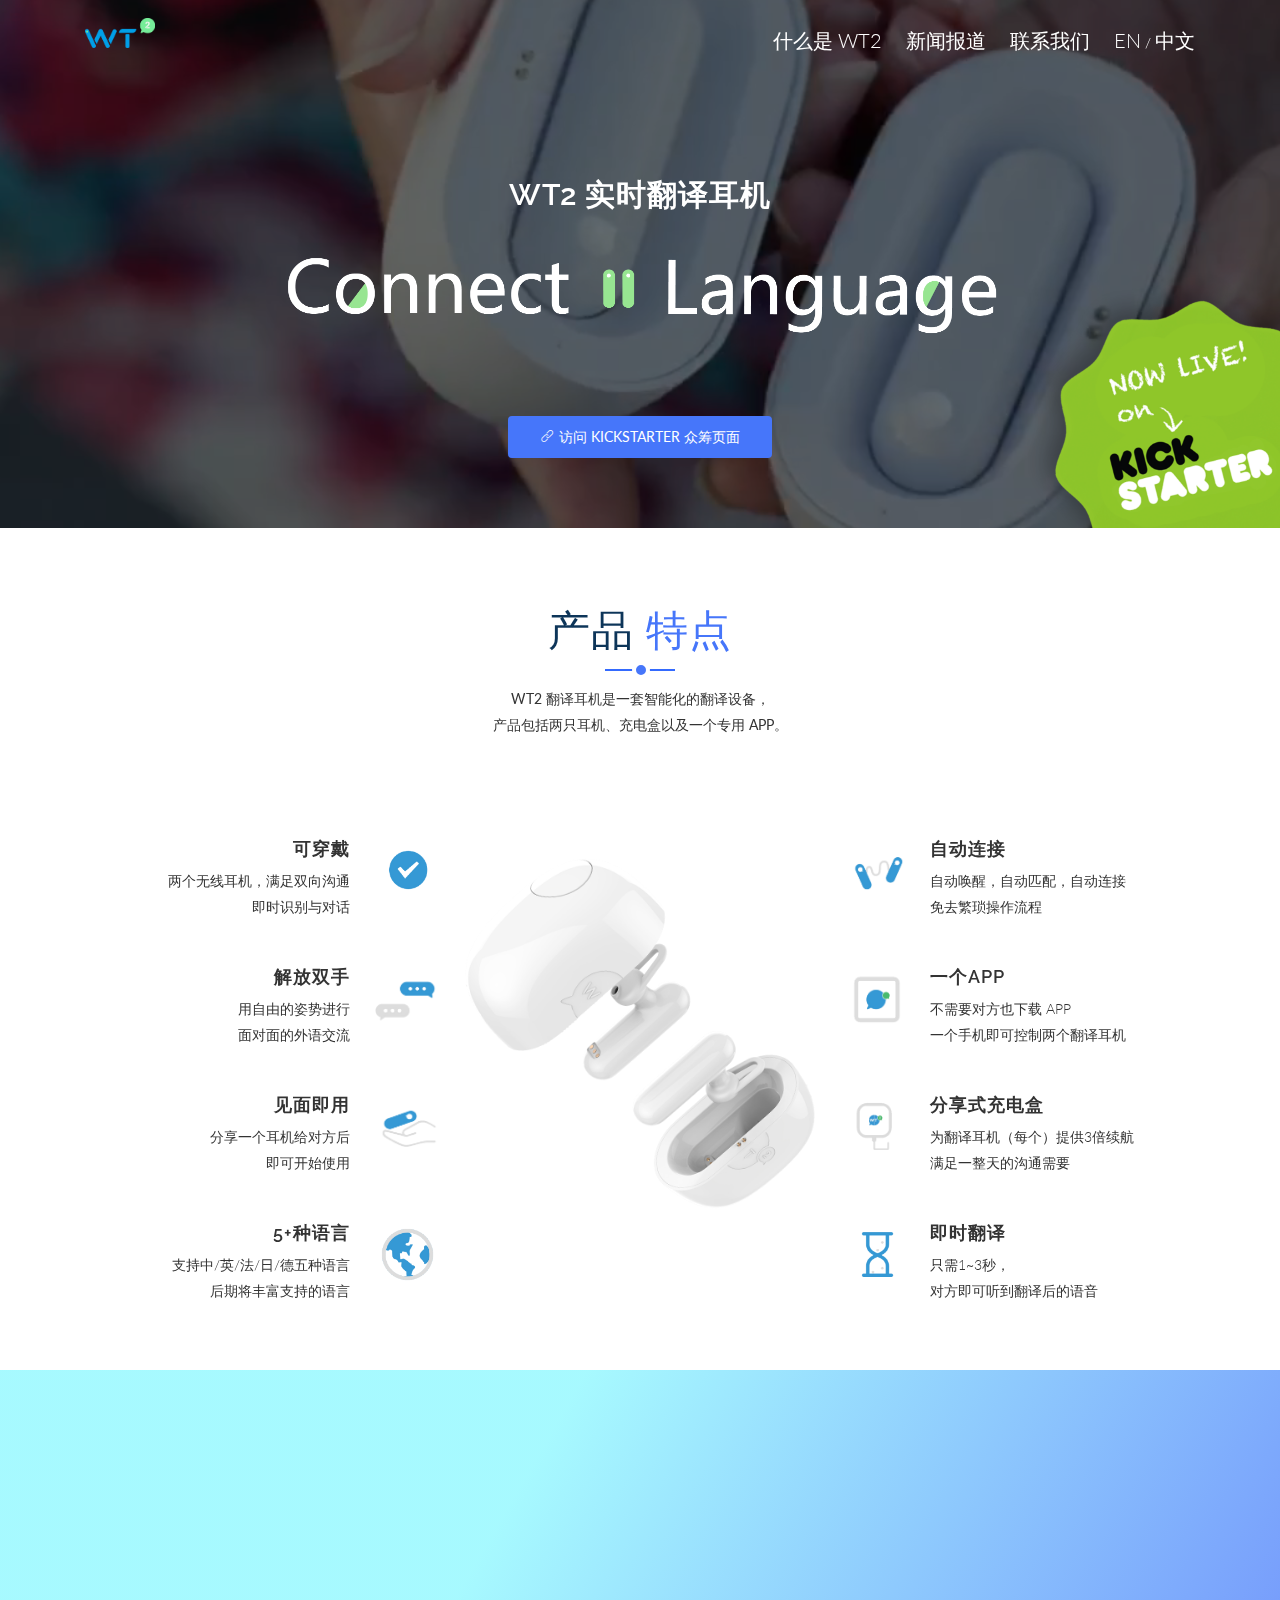
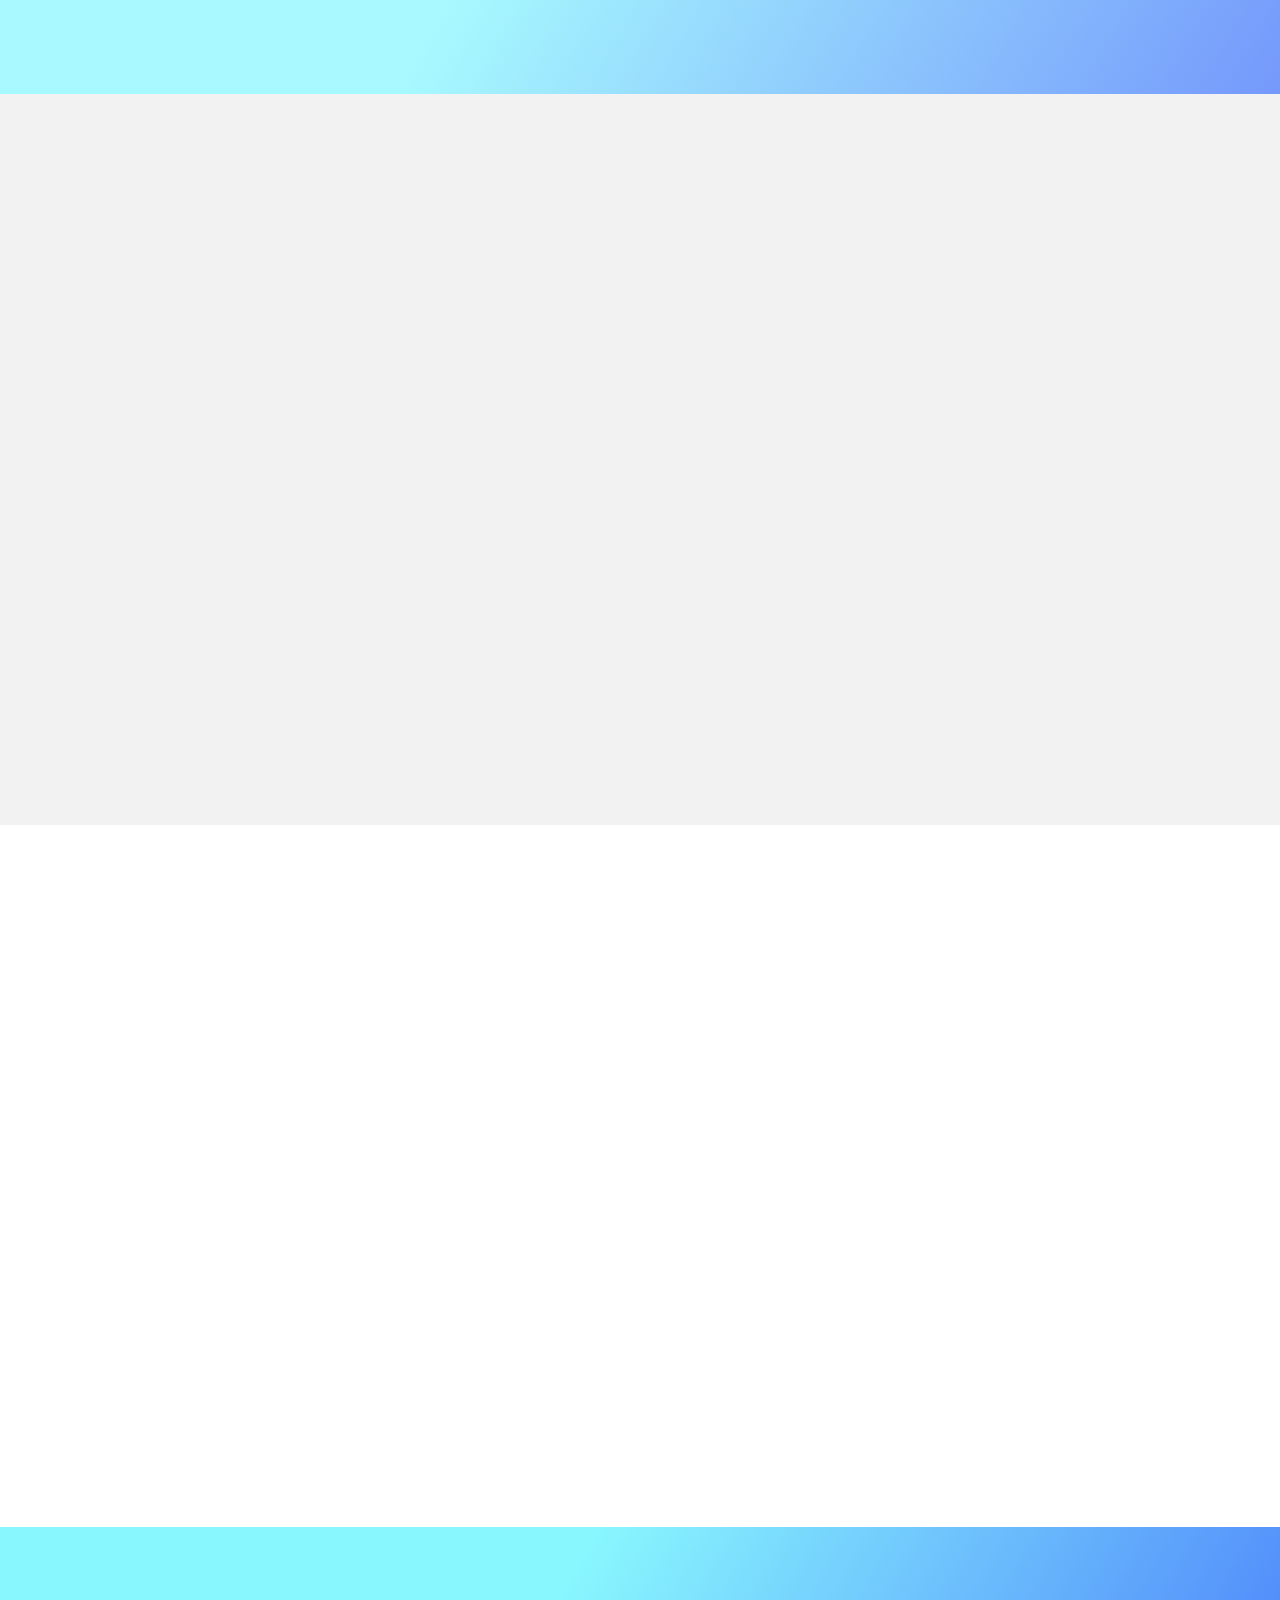
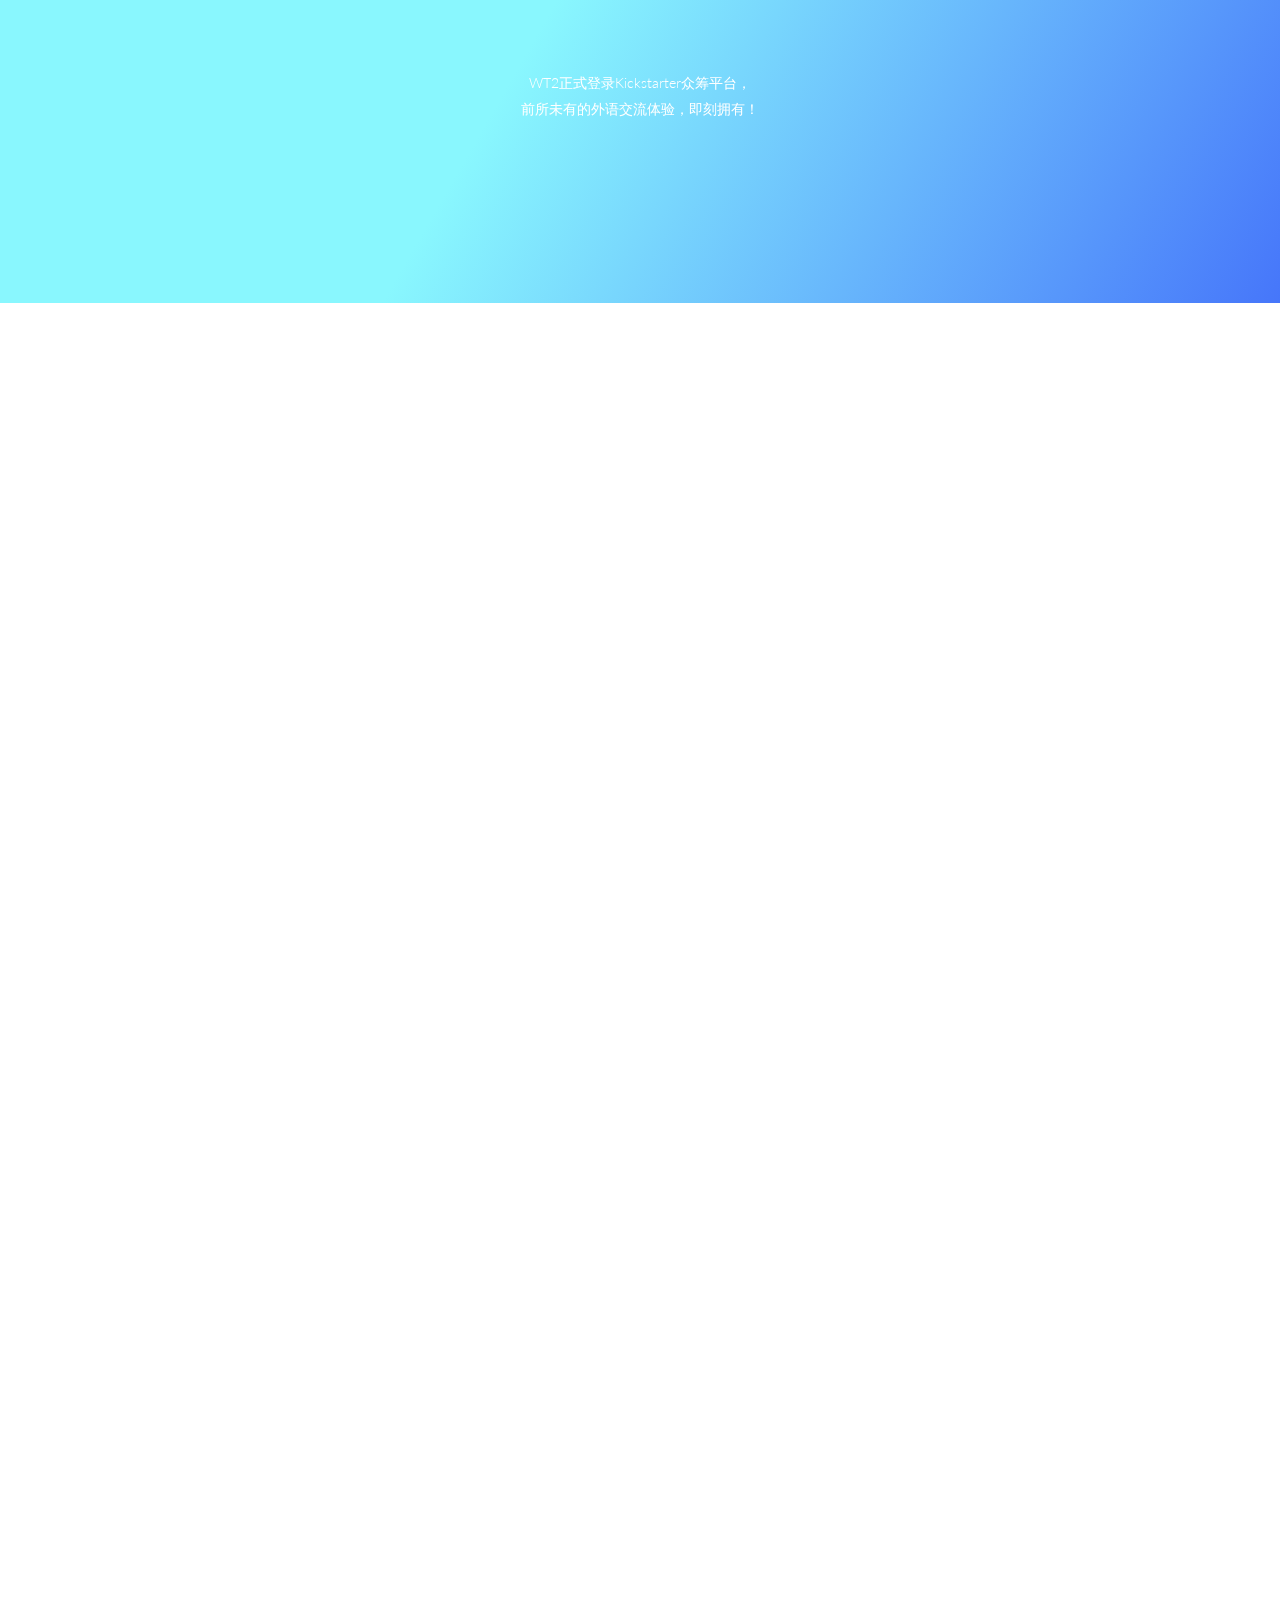
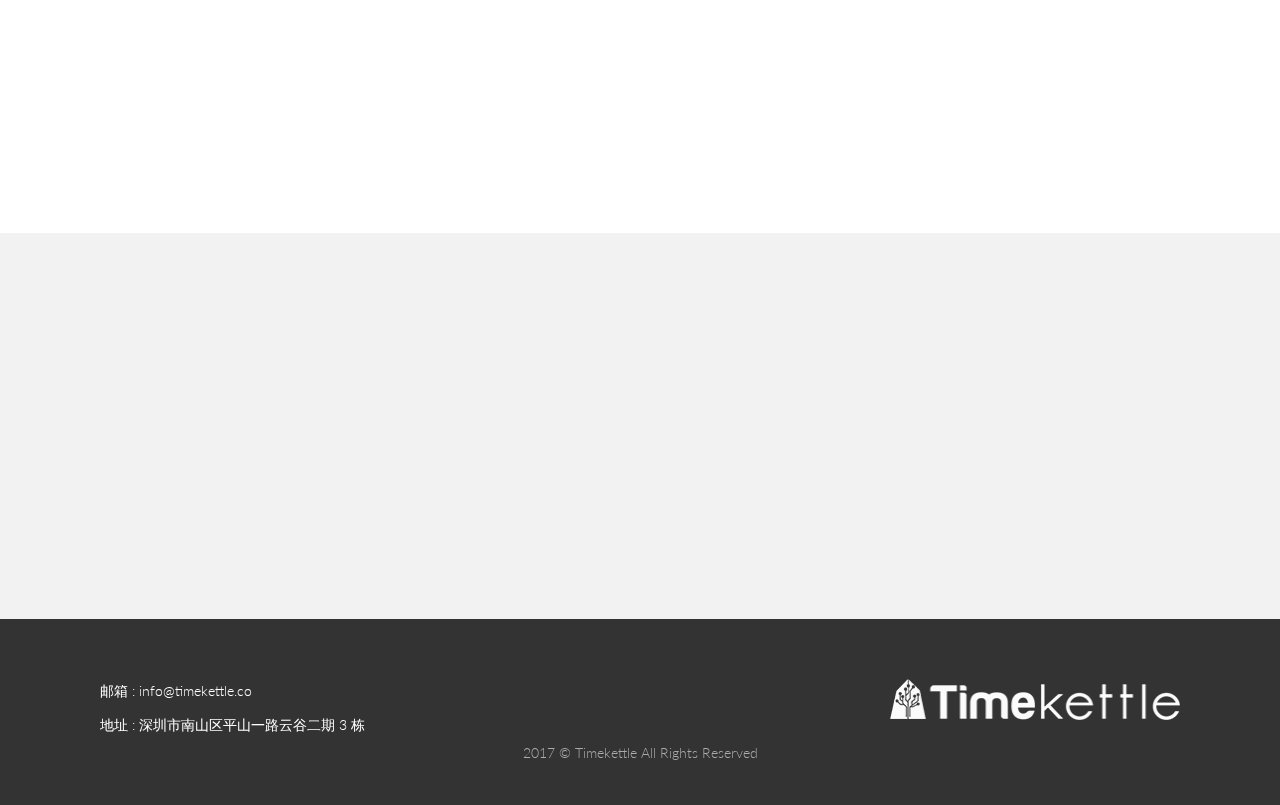
==== commit 7a38105a: "update index.html" ====
--- a/index-hans.html
+++ b/index-hans.html
@@ -83,7 +83,7 @@
   <header id="video-area" data-stellar-background-ratio="0.5">
     <div id="block" data-vide-bg="video/video"></div>
     <div class="fixed-top">
-        <div id="countdown" class="countdownHolder" role="alert"></div>
+        <!-- <div id="countdown" class="countdownHolder" role="alert"></div> -->
       <div class="container">
         <div class="logo-menu">
           <a href="index.html" class="logo"><img src="img/logo.png" width="70" height="30" alt="WT2 Logo" /></a>
